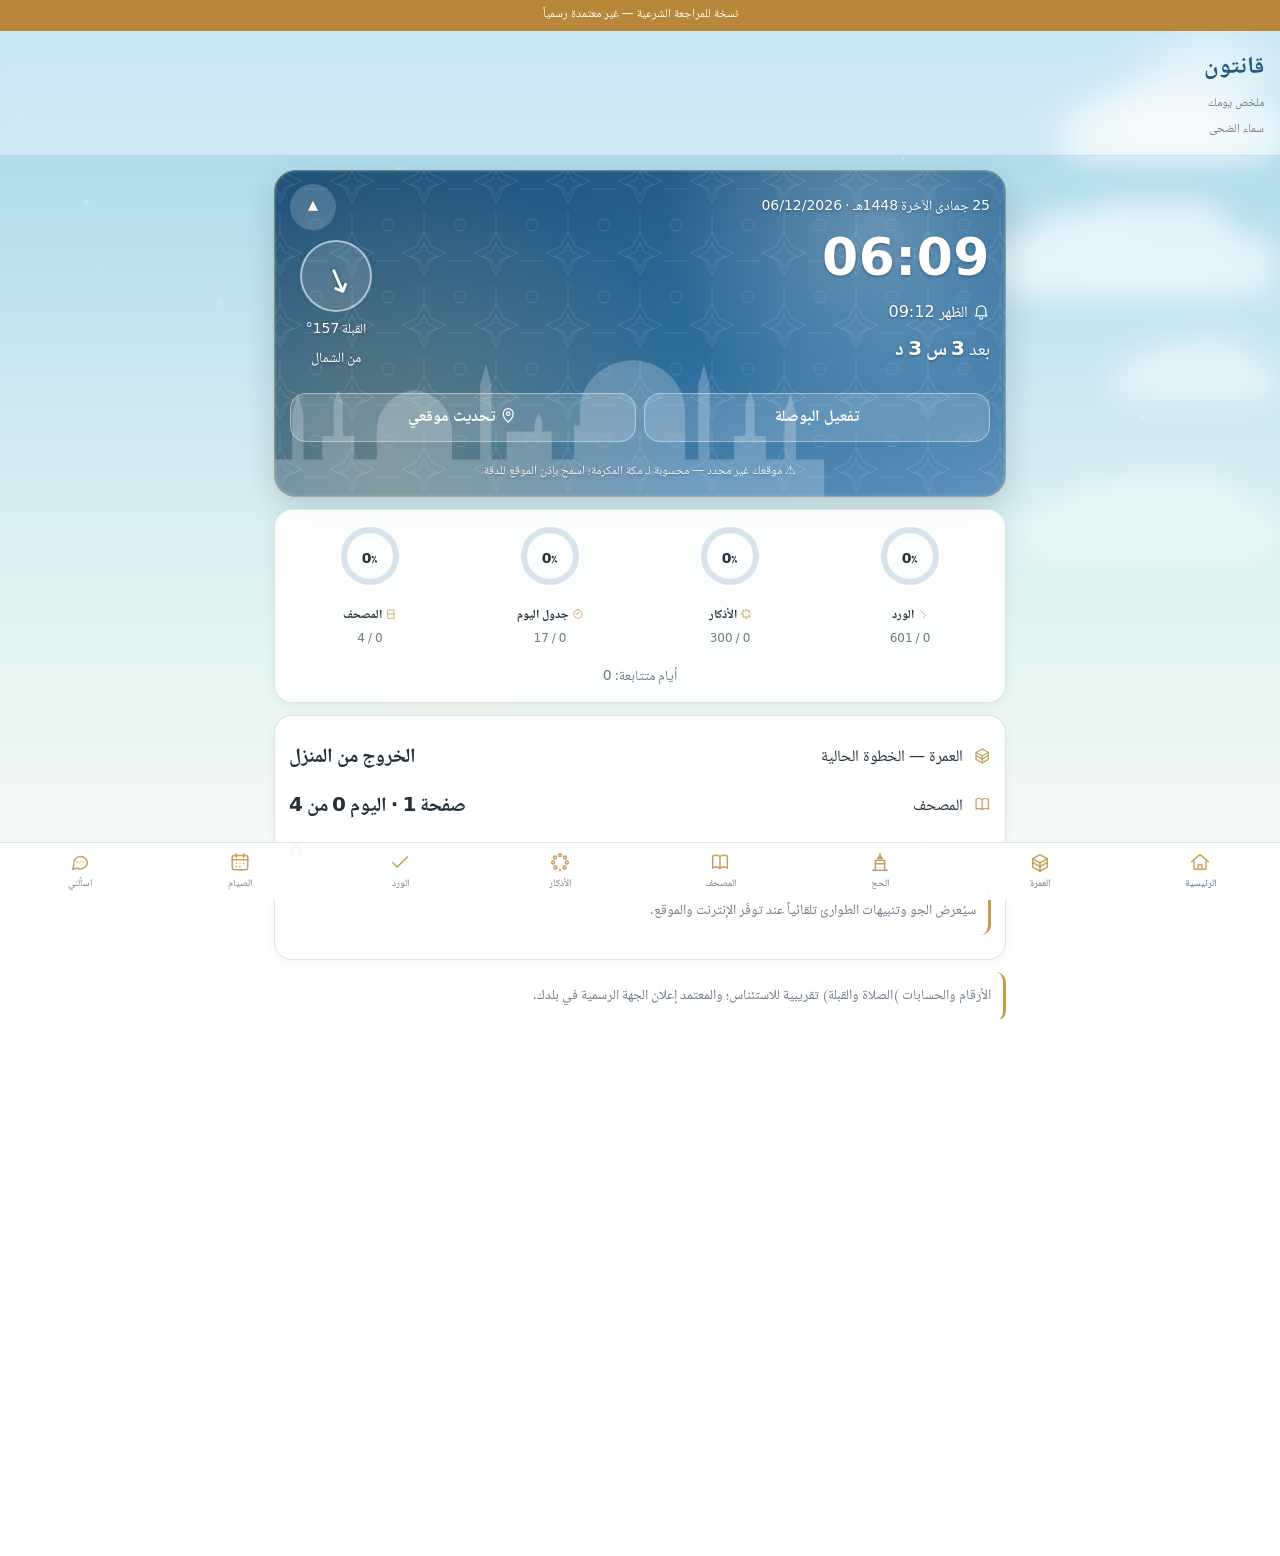
==== index.html @ d597059e "الأوقات ← الصيام: إزالة قائمة أوقات الصلاة، فتح التقويم والصيام مباشرة، إعدادات الصلاة مطوية Co-Auth" ====
<!doctype html>
<html lang="ar" dir="rtl">
<head>
<meta charset="utf-8">
<meta name="viewport" content="width=device-width,initial-scale=1,viewport-fit=cover">
<meta name="theme-color" content="#2f6f9e">
<meta name="apple-mobile-web-app-capable" content="yes">
<meta name="apple-mobile-web-app-status-bar-style" content="black-translucent">
<title>قانتون — العمرة والحج والأذكار والمصحف</title>
<link rel="manifest" href="manifest.json">
<link rel="icon" href="icon.svg">
<link rel="apple-touch-icon" href="icon-192.png">
<link rel="stylesheet" href="styles.css">
</head>
<body>
<div class="revbar">نسخة للمراجعة الشرعية — غير معتمدة رسمياً</div>
<div id="splash" aria-hidden="true">
  <div class="sp-frame">
    <div class="kaabaWrap">
      <div class="shadow"></div>
      <div class="kaaba">
        <div class="f fr"><i class="belt"></i><i class="studs"></i><i class="curtain"></i><i class="base"></i></div>
        <div class="f bk"><i class="belt"></i><i class="studs"></i><i class="curtain"></i><i class="base"></i></div>
        <div class="f lf"><i class="belt"></i><i class="studs"></i><i class="curtain"></i><i class="base"></i></div>
        <div class="f rt"><i class="belt"></i><i class="studs"></i><i class="curtain"></i><i class="base"></i></div>
        <div class="f tp"></div>
      </div>
    </div>
    <div class="sp-name">قانتون</div>
    <div class="sp-rule"></div>
    <div class="sp-ayah">﴿كُلٌّ لَّهُ قَانِتُونَ﴾</div>
    <div class="sp-ref">البقرة ١١٦</div>
    <div class="sp-mean">القانتون: الخاضعون الخاشعون لله المطيعون له، وقيل: المصلّون — تفسير ابن كثير والطبري</div>
  </div>
</div>
<div id="sky">
  <canvas id="stars"></canvas>
  <div id="sun"></div>
  <div id="moon"><canvas id="moonc" width="160" height="160"></canvas></div>
  <canvas id="rain"></canvas>
  <canvas id="life"></canvas>
  <div id="clouds">
    <div class="cloud c1"></div><div class="cloud c2"></div><div class="cloud c3"></div>
    <div class="cloud c4"></div><div class="cloud c5"></div>
  </div>
  <div id="horizon"></div>
</div>
<header>
  <h1 id="hTitle">قانتون</h1>
  <div class="sub" id="hSub">يعمل بدون إنترنت</div>
  <div id="skyName" class="skyname"></div>
  <div id="pstrip" class="pstrip"></div>
</header>

<main>
  <div id="summary"></div>
  <section id="v-home"></section>
  <section id="v-umrah" class="hidden"></section>
  <section id="v-hajj" class="hidden"></section>
  <section id="v-quran" class="hidden"></section>
  <section id="v-adhkar" class="hidden"></section>
  <section id="v-wird" class="hidden"></section>
  <section id="v-ask" class="hidden"></section>
  <section id="v-time" class="hidden"></section>
</main>

<nav id="nav">
  <button data-v="home" class="on"><i data-ico="home"></i>الرئيسية</button>
  <button data-v="umrah"><i data-ico="kaaba"></i>العمرة</button>
  <button data-v="hajj"><i data-ico="hajj"></i>الحج</button>
  <button data-v="quran"><i data-ico="quran"></i>المصحف</button>
  <button data-v="adhkar"><i data-ico="beads"></i>الأذكار</button>
  <button data-v="wird"><i data-ico="check"></i>الورد</button>
  <button data-v="time"><i data-ico="calendar"></i>الصيام</button>
  <button data-v="ask"><i data-ico="chat"></i>اسألني</button>
</nav>

<script src="icons.js"></script>
<script src="manasik.js"></script>
<script src="content.js"></script>
<script src="situations.js"></script>
<script src="spots.js"></script>
<script src="quran.js"></script>
<script src="nature.js"></script>
<script src="qurandua.js"></script>
<script src="duacheck.js"></script>
<script src="app.js"></script>
</body>
</html>
---- styles.css ----
@font-face{font-family:'Noto Naskh Arabic';font-style:normal;font-weight:400;font-display:swap;src:url('fonts/NotoNaskh-400.woff2') format('woff2')}
@font-face{font-family:'Noto Naskh Arabic';font-style:normal;font-weight:500;font-display:swap;src:url('fonts/NotoNaskh-500.woff2') format('woff2')}
@font-face{font-family:'Noto Naskh Arabic';font-style:normal;font-weight:700;font-display:swap;src:url('fonts/NotoNaskh-700.woff2') format('woff2')}
@font-face{font-family:'Amiri';font-style:normal;font-weight:400;font-display:swap;src:url('fonts/Amiri-400.woff2') format('woff2')}
@font-face{font-family:'Amiri';font-style:normal;font-weight:700;font-display:swap;src:url('fonts/Amiri-700.woff2') format('woff2')}
/* لوحة ألوان مبنية على علم نفس الألوان:
   أخضر مريح + أزرق مخضرّ (هدوء وخفض التوتر) + بيج دافئ (أمان) + ذهبي هادئ للتوكيد.
   تباين مريح للقراءة الطويلة، وبلا ألوان صارخة أو أسود قاسٍ. */
:root{
  --f1:12px;--f2:14px;--f3:16px;--f4:18px;--f5:20px;--f6:24px;--f7:34px;

  --bg:#f3f6fa;        /* خلفية سماوية فاتحة جداً */
  --bg2:#e8eef5;       /* طبقة ثانية */
  --card:#ffffff;      /* بطاقات نظيفة */
  --line:#d6dfe9;      /* حدود ناعمة */
  --brand:#2f6f9e;     /* أزرق الهوية */
  --brand2:#245a83;    /* درجة أعمق للنص المهم */
  --gold:#c2a05a;      /* ذهبي هادئ */
  --accent:#2f6f9e;    /* أزرق سماوي — لون الأزرار */
  --accentTxt:#fff;
  --head:#245a83;      /* لون العناوين */
  --gold2:#a8813c;     /* ذهبي للنص */
  --txt:#22303a;       /* نص داكن مزرقّ بدل الأسود */
  --dim:#6b7a88;       /* نص ثانوي */
  --ok:#5aa17f; --warn:#c79a4e;
  --shadow:0 2px 10px rgba(47,97,84,.07);
}
/* ===== سماء تتبدّل مع الوقت =====
   فجر → شروق → ضحى → ظهر → عصر → غروب → ليل بنجوم.
   تدرّجات لونية فقط، بلا صور ذوات أرواح ولا موسيقى. */
#sky{position:fixed;inset:0;z-index:-2;overflow:hidden;
  background:linear-gradient(180deg,var(--sky1),var(--sky2) 55%,var(--sky3));
  transition:background 2.5s ease}
#sky #stars{position:absolute;inset:0;width:100%;height:100%;opacity:var(--starOp,0);transition:opacity 2.5s ease}
#sky #sun{position:absolute;inset-inline-start:50%;top:var(--sunTop,70%);transform:translate(-50%,-50%);
  width:190px;height:190px;border-radius:50%;filter:blur(28px);opacity:var(--sunOp,.5);
  background:radial-gradient(circle,var(--sunC,#ffd9a0),transparent 70%);transition:all 2.5s ease}
/* هلال الليل */
#sky #moon{position:absolute;inset-inline-end:16%;top:var(--moonTop,14%);width:74px;height:74px;
  opacity:var(--moonOp,0);transition:opacity 2.5s ease,top 2.5s ease;animation:moonFloat 16s ease-in-out infinite}
#sky #moon canvas{width:100%;height:100%;display:block;filter:drop-shadow(0 0 18px rgba(255,246,220,.35))}
@keyframes moonFloat{0%,100%{transform:translateY(0)}50%{transform:translateY(-10px)}}

/* سُحُب تمشي ببطء */
#rain{position:absolute;inset:0;width:100%;height:100%;opacity:0;transition:opacity 1.5s ease;pointer-events:none}
#rain.on{opacity:.75}
#clouds{position:absolute;inset:0;opacity:var(--cloudOp,.7);transition:opacity 2.5s ease}
html[data-wx="rain"] .cloud,html[data-wx="storm"] .cloud{--cloudC:rgba(120,130,145,.75)}
html[data-wx="storm"] #sky{filter:saturate(.85) brightness(.92)}
.wxchip{display:inline-flex;gap:6px;align-items:center;font-size:var(--f1);color:var(--dim)}
.cloud{position:absolute;border-radius:100px;filter:blur(14px);
  background:var(--cloudC,rgba(255,255,255,.85));
  animation:drift linear infinite}
.cloud::before,.cloud::after{content:"";position:absolute;border-radius:100px;background:inherit}
.cloud::before{width:55%;height:150%;top:-55%;inset-inline-start:14%}
.cloud::after{width:38%;height:120%;top:-38%;inset-inline-end:16%}
.c1{width:220px;height:52px;top:12%;animation-duration:110s}
.c2{width:300px;height:64px;top:26%;animation-duration:160s;animation-delay:-40s;opacity:.75}
.c3{width:170px;height:42px;top:40%;animation-duration:135s;animation-delay:-80s;opacity:.6}
.c4{width:260px;height:58px;top:56%;animation-duration:185s;animation-delay:-20s;opacity:.5}
.c5{width:140px;height:36px;top:6%;animation-duration:96s;animation-delay:-60s;opacity:.55}
@keyframes drift{from{transform:translateX(115vw)}to{transform:translateX(-60vw)}}

#sky #horizon{position:absolute;inset-inline:0;bottom:0;height:34%;
  background:linear-gradient(180deg,transparent,var(--horizon,rgba(255,255,255,.25)));transition:background 2.5s ease}
.skyname{font-size:var(--f1);color:var(--dim);margin-top:2px}

/* افتراضي: ضحى */
:root{--sky1:#bfe0ef;--sky2:#dff0f0;--sky3:#f3f7ef;--sunC:#ffe6b0;--sunOp:.55;--sunTop:78%;--starOp:0;--horizon:rgba(255,255,255,.45)}

html[data-sky="fajr"]{
  --cloudC:rgba(180,170,200,.45);--cloudOp:.55;--moonOp:.45;--moonTop:12%;
  --sky1:#1b2a4a;--sky2:#41496f;--sky3:#8c7a94;--sunC:#f1c3a0;--sunOp:.35;--sunTop:96%;--starOp:.55;--horizon:rgba(240,196,160,.35);
  --bg:transparent;--bg2:rgba(255,255,255,.10);--card:rgba(24,32,54,.72);--line:rgba(255,255,255,.16);
  --accent:#8fc4e8;--accentTxt:#0d1b28;--head:#bfe0f5;--brand:#9cc9ea;--brand2:#cfe6f5;--gold:#d9b878;--gold2:#eccf96;--txt:#eef3f6;--dim:#b9c4d6;--shadow:0 6px 20px rgba(0,0,0,.25);
}
html[data-sky="shuruq"]{
  --cloudC:rgba(255,222,190,.8);--cloudOp:.85;--moonOp:0;
  --sky1:#6fa8d6;--sky2:#f3b98a;--sky3:#ffe2bd;--sunC:#ffd08a;--sunOp:.8;--sunTop:88%;--starOp:0;--horizon:rgba(255,214,160,.55);
  --bg:transparent;--bg2:rgba(255,255,255,.35);--card:rgba(255,253,249,.88);--line:rgba(160,120,80,.20);
  --brand:#2f6f9e;--brand2:#245a83;--txt:#2b2820;--dim:#7b6e5f;
}
html[data-sky="duha"]{
  --cloudC:rgba(255,255,255,.9);--cloudOp:.85;--moonOp:0;
  --sky1:#9fd3ea;--sky2:#d8eef1;--sky3:#f4f8ef;--sunC:#ffe9bb;--sunOp:.6;--sunTop:72%;--starOp:0;--horizon:rgba(255,255,255,.5);
  --bg:transparent;--bg2:rgba(255,255,255,.4);--card:rgba(255,255,255,.9);--line:rgba(47,111,158,.18);
  --brand:#2f6f9e;--brand2:#245a83;--txt:#22303a;--dim:#6b7a88;
}
html[data-sky="dhuhr"]{
  --cloudC:rgba(255,255,255,.95);--cloudOp:.7;--moonOp:0;
  --sky1:#8ecbe8;--sky2:#cfe9ef;--sky3:#f6f9f2;--sunC:#fff3cf;--sunOp:.5;--sunTop:8%;--starOp:0;--horizon:rgba(255,255,255,.55);
  --bg:transparent;--bg2:rgba(255,255,255,.42);--card:rgba(255,255,255,.92);--line:rgba(47,111,158,.18);
  --brand:#2f6f9e;--brand2:#245a83;--txt:#22303a;--dim:#6b7a88;
}
html[data-sky="asr"]{
  --cloudC:rgba(255,246,228,.85);--cloudOp:.8;--moonOp:0;
  --sky1:#9cc6dd;--sky2:#e2dcc6;--sky3:#f7ecd8;--sunC:#ffd9a0;--sunOp:.6;--sunTop:62%;--starOp:0;--horizon:rgba(255,232,196,.5);
  --bg:transparent;--bg2:rgba(255,255,255,.38);--card:rgba(255,254,250,.9);--line:rgba(140,115,75,.18);
  --brand:#2f6f9e;--brand2:#245a83;--txt:#2a2a22;--dim:#7a7365;
}
html[data-sky="maghrib"]{
  --cloudC:rgba(255,180,140,.6);--cloudOp:.8;--moonOp:.3;--moonTop:10%;
  --sky1:#3c3b6e;--sky2:#c9705f;--sky3:#f2a97e;--sunC:#ff9e63;--sunOp:.85;--sunTop:90%;--starOp:.25;--horizon:rgba(255,150,90,.45);
  --bg:transparent;--bg2:rgba(255,255,255,.14);--card:rgba(38,28,44,.72);--line:rgba(255,255,255,.16);
  --accent:#8fc4e8;--accentTxt:#0d1b28;--head:#cfe4f5;--brand:#f0c9a0;--brand2:#ffe0c0;--gold:#e5b878;--gold2:#f6d7a4;--txt:#fbf1e8;--dim:#dcc0b4;--shadow:0 6px 20px rgba(0,0,0,.3);
}
html[data-sky="isha"]{
  --cloudC:rgba(120,140,175,.28);--cloudOp:.45;--moonOp:.95;--moonTop:13%;
  --sky1:#070d1c;--sky2:#101d33;--sky3:#1b2e3f;--sunC:#cfe0ff;--sunOp:.28;--sunTop:22%;--starOp:1;--horizon:rgba(120,160,200,.18);
  --bg:transparent;--bg2:rgba(255,255,255,.08);--card:rgba(15,26,42,.74);--line:rgba(255,255,255,.14);
  --accent:#8fc4e8;--accentTxt:#0d1b28;--head:#c6e0f4;--brand:#8fc4e8;--brand2:#c6e0f4;--gold:#d6b87c;--gold2:#ecd29a;--txt:#e9f1f7;--dim:#a8b9c9;--shadow:0 6px 22px rgba(0,0,0,.4);
}
html[data-sky] .qpage{background:rgba(251,247,236,.96)}
html[data-sky] header{background:var(--bg2);backdrop-filter:blur(14px)}
html[data-sky] nav{background:var(--card);backdrop-filter:blur(16px)}
html[data-sky] .card,html[data-sky] details{backdrop-filter:blur(10px)}
@media (prefers-reduced-motion: reduce){#sky,#sky *{transition:none;animation:none!important}}
html[data-motion="off"] #sky *{animation:none!important}
*{box-sizing:border-box;-webkit-tap-highlight-color:transparent}
html,body{margin:0;padding:0}
body{
  background:var(--bg); color:var(--txt);
  font-family:"Noto Naskh Arabic","Amiri","Segoe UI",system-ui,serif;
  font-size:var(--f3);
  direction:rtl; text-align:right; line-height:2.05;
  -webkit-font-smoothing:antialiased;
  padding-bottom:84px; overscroll-behavior-y:contain;
}
header{
  position:sticky; top:0; z-index:20; background:var(--bg2);
  border-bottom:1px solid var(--line); padding:12px 16px; backdrop-filter:blur(8px);
}
header h1{margin:0;font-size:var(--f6);color:var(--head,#245a83);font-weight:700;font-family:"Noto Naskh Arabic","Amiri",serif}
header .sub{font-size:var(--f1);color:var(--dim)}
main{padding:14px 14px 20px;max-width:760px;margin:0 auto}
.hidden{display:none!important}

.card{background:var(--card);border:1px solid var(--line);border-radius:18px;padding:14px;margin:12px 0;box-shadow:var(--shadow)}
.card h3{margin:0 0 8px;color:var(--head,#245a83);font-size:var(--f5);font-family:"Noto Naskh Arabic","Amiri",serif;font-weight:500}
.card p{margin:6px 0}
.dua{font-size:var(--f5);line-height:2.3;color:var(--txt);font-family:"Noto Naskh Arabic","Amiri",serif}
.ayah,blockquote{font-family:"Noto Naskh Arabic","Amiri",serif}
.src{font-size:var(--f1);color:var(--dim);margin-top:8px;border-top:1px dashed var(--line);padding-top:6px}
.tag{display:inline-block;font-size:var(--f1);padding:2px 8px;border-radius:20px;border:1px solid var(--line);color:var(--dim);margin-inline-start:6px}
.tag.q{color:#2f7d63;border-color:#9ccdb8;background:#eaf6f0}
.tag.h{color:var(--gold2);border-color:#e0cda1;background:#faf4e6}
.tag.m{color:#5b6aa8;border-color:#c2cae8;background:#eef1fa}
.tag.s{color:#2f6154;border-color:#9ccdb8;background:#eaf6f0}
.tag.d{color:#8a6d22;border-color:#e0cda1;background:#faf4e6}

button{font-family:inherit}
.btn{
  display:block;width:100%;padding:16px;border-radius:16px;border:0;
  background:var(--accent); color:var(--accentTxt,#fff);
  font-size:var(--f4);font-weight:700;cursor:pointer;margin:10px 0;box-shadow:var(--shadow);
}
.btn:active{filter:brightness(.95)}
.btn.sec{background:var(--card);color:var(--txt);border:1px solid var(--line);font-size:var(--f4);font-weight:600;box-shadow:none}
.btn.sm{padding:10px;font-size:var(--f3)}
.row{display:flex;gap:8px}
.row>*{flex:1}

.chips{display:flex;gap:8px;overflow-x:auto;padding:4px 0 10px;scrollbar-width:none}
.chips::-webkit-scrollbar{display:none}
.chip{white-space:nowrap;padding:8px 14px;border-radius:20px;border:1px solid var(--line);background:var(--card);color:var(--dim);font-size:var(--f2);cursor:pointer}
.chip.on{background:var(--accent);color:var(--accentTxt,#fff);border-color:var(--accent);font-weight:700}

.big{font-size:var(--f7);text-align:center;color:var(--txt);font-weight:700;line-height:1.2}
.mid{text-align:center;color:var(--dim);font-size:var(--f2)}
.dots{display:flex;gap:8px;justify-content:center;margin:12px 0}
.dot{width:26px;height:26px;border-radius:50%;border:2px solid var(--line);display:grid;place-items:center;font-size:var(--f1);color:var(--dim);background:var(--card)}
.dot.on{background:var(--accent);border-color:var(--accent);color:var(--accentTxt,#fff);font-weight:700}

.bar{height:10px;border-radius:8px;background:var(--bg2);border:1px solid var(--line);overflow:hidden}
.bar>i{display:block;height:100%;background:linear-gradient(90deg,var(--accent),#7fb8dd)}

.step{display:flex;gap:10px;align-items:flex-start;padding:10px 0;border-bottom:1px solid var(--line)}
.step:last-child{border-bottom:0}
.step .num{min-width:28px;height:28px;border-radius:50%;background:var(--bg2);border:1px solid var(--line);display:grid;place-items:center;font-size:var(--f2);color:var(--head,#245a83)}
.step.done .num{background:var(--ok);color:#fff;border-color:var(--ok)}

.count{display:flex;align-items:center;gap:10px;justify-content:space-between;margin-top:8px}
.count b{font-size:var(--f5);color:var(--txt)}
.cbtn{width:46px;height:46px;border-radius:50%;border:1px solid var(--line);background:var(--bg2);color:var(--head,#245a83);font-size:var(--f5);cursor:pointer}

nav{
  position:fixed;bottom:0;inset-inline:0;z-index:30;background:var(--card);
  border-top:1px solid var(--line);display:grid;grid-template-columns:repeat(8,1fr);
  backdrop-filter:blur(10px);padding-bottom:env(safe-area-inset-bottom)
}
nav button{background:none;border:0;color:var(--dim);padding:8px 0;font-size:9.5px;white-space:nowrap;cursor:pointer;display:grid;gap:2px;justify-items:center}
nav button .ico{width:22px;height:22px;display:block}
.ico{width:1.15em;height:1.15em;vertical-align:-.2em;display:inline-block;color:var(--gold)}
h2 .ico,h3 .ico,.count .ico{margin-inline-end:.35em}
nav button.on{color:var(--accent)}

.alert{position:fixed;inset-inline:12px;top:12px;z-index:50;background:var(--accent);color:var(--accentTxt,#fff);border-radius:16px;padding:14px;font-weight:700;box-shadow:0 8px 30px rgba(47,97,84,.25)}

input,select,textarea{
  width:100%;padding:12px;border-radius:12px;border:1px solid var(--line);
  background:var(--card);color:var(--txt);font-family:inherit;font-size:var(--f3)
}
label{font-size:var(--f2);color:var(--dim)}

details{border:1px solid var(--line);border-radius:14px;margin:8px 0;background:var(--card);box-shadow:var(--shadow)}
details>summary{padding:12px;cursor:pointer;color:var(--txt);font-weight:600;list-style:none}
details>summary::-webkit-details-marker{display:none}
details>div{padding:0 12px 12px}

.ayah{font-size:var(--f6);line-height:2.5;text-align:justify;text-align-last:center}
.ayah .n{display:inline-grid;place-items:center;width:26px;height:26px;border-radius:50%;border:1px solid var(--gold2);color:var(--gold2);font-size:var(--f1);margin:0 4px;vertical-align:middle;line-height:1}
.qpage{background:#fbf7ec;color:#2a2312;border-radius:16px;padding:16px;border:1px solid #ecdfc4;font-family:"Noto Naskh Arabic","Amiri",serif;font-size:var(--f6);line-height:2.5}
.qpage .n{border-color:#a8813c;color:#a8813c}
.qhead{display:flex;justify-content:space-between;align-items:center;gap:8px;font-size:var(--f2);color:var(--dim);margin:4px 0}
.note{background:var(--bg2);border-inline-start:3px solid var(--warn);padding:10px 12px;border-radius:10px;font-size:var(--f2);color:var(--dim);margin:10px 0}
.grid{display:grid;grid-template-columns:repeat(auto-fill,minmax(150px,1fr));gap:8px}
.grid button{padding:10px;border-radius:12px;border:1px solid var(--line);background:var(--card);color:var(--txt);text-align:right;cursor:pointer;font-size:var(--f2)}

/* شريط الوقت في الرأس */
.pstrip{margin-top:6px;font-size:var(--f1);color:var(--txt);opacity:.85;background:var(--bg2);border:1px solid var(--line);
  border-radius:20px;padding:4px 12px;display:inline-block}
#life{position:absolute;inset:0;width:100%;height:100%;pointer-events:none}
#v-time .chips{flex-wrap:nowrap}
#v-time .card .chips{flex-wrap:wrap}

/* ===== زخارف الهوية (SVG مضمّن — يعمل دون إنترنت) ===== */
:root{
  --pat-star:url("data:image/svg+xml;utf8,<svg xmlns='http://www.w3.org/2000/svg' width='72' height='72' viewBox='0 0 72 72'><g fill='none' stroke='white' stroke-width='1'><path d='M36 6l7 15 15 7-15 7-7 15-7-15-15-7 15-7z'/><path d='M36 18l4 9 9 4-9 4-4 9-4-9-9-4 9-4z'/><path d='M0 36h12M60 36h12M36 0v12M36 60v12'/><circle cx='0' cy='0' r='6'/><circle cx='72' cy='0' r='6'/><circle cx='0' cy='72' r='6'/><circle cx='72' cy='72' r='6'/></g></svg>");
  --skyline:url("data:image/svg+xml;utf8,<svg xmlns='http://www.w3.org/2000/svg' viewBox='0 0 800 160' preserveAspectRatio='xMidYMax slice'><path fill='black' d='M0 160V120h30V70l6-20 6 20v50h20V95h12V60l5-14 5 14v35h12v25h24V90c0-30 26-44 40-44s40 14 40 44v30h30V40l6-22 6 22v80h16V90h30V80l4-10 4 10v10h10v30h30V70c0-40 34-56 56-56s56 16 56 56v50h14V40l6-22 6 22v80h26V95h12V60l5-14 5 14v35h12v25h20V70l6-20 6 20v50h30v40z'/><rect fill='black' x='330' y='84' width='44' height='36'/><path fill='none' stroke='black' stroke-width='3' d='M330 98h44'/></svg>");
}

/* ===== بطاقة الملخص ===== */
.sum{padding:12px}
.sumtop{display:flex;align-items:center;justify-content:space-between;gap:8px}
.hero{position:relative;border-radius:22px;overflow:hidden;margin-bottom:12px;color:#fff;box-shadow:0 10px 30px rgba(20,40,60,.18)}
.hero-bg{position:absolute;inset:0;background:
  radial-gradient(circle at 82% 18%,rgba(255,255,255,.28),transparent 32%),
  radial-gradient(circle at 15% 90%,rgba(194,160,90,.35),transparent 45%),
  linear-gradient(160deg,var(--h1),var(--h2) 60%,var(--h3))}
:root{--h1:#0f3550;--h2:#2f6f9e;--h3:#8a6a30}
html[data-sky="fajr"]{--h1:#1b2a4a;--h2:#41496f;--h3:#7a6a8a}
html[data-sky="shuruq"]{--h1:#2f5f86;--h2:#6fa8d6;--h3:#d99a6c}
html[data-sky="duha"],html[data-sky="dhuhr"]{--h1:#1c4f78;--h2:#2f6f9e;--h3:#5f93bd}
html[data-sky="asr"]{--h1:#2a5f86;--h2:#5b93b8;--h3:#b08a4a}
html[data-sky="maghrib"]{--h1:#3c3b6e;--h2:#8f4f5c;--h3:#c9705f}
html[data-sky="isha"]{--h1:#070d1c;--h2:#101d33;--h3:#1f3b52}
.hero-bg::after{content:"";position:absolute;inset:0;opacity:.13;background:var(--pat-star) center/72px 72px repeat}
.hero-bg::before{content:"";position:absolute;left:0;right:0;bottom:0;height:46%;opacity:.22;
  background:var(--skyline) center bottom/100% 100% no-repeat;filter:invert(1)}
.hero::after{content:"";position:absolute;inset:0;border-radius:22px;pointer-events:none;
  box-shadow:inset 0 0 0 1px rgba(214,180,110,.45),inset 0 0 0 3px rgba(255,255,255,.06)}
.hero-in{position:relative;padding:14px 16px 12px;text-shadow:0 1px 3px rgba(0,0,0,.35)}
.hero .mid,.hero .cbtn{color:#fff}
.hero .cbtn{background:rgba(255,255,255,.18);border-color:transparent}
.hero-row{display:flex;align-items:center;justify-content:space-between;gap:12px;margin-top:6px}
.hero-time .clock{font-size:52px;font-weight:700;line-height:1;letter-spacing:.5px;font-variant-numeric:tabular-nums}
.hero-time .nextp{margin-top:8px;font-size:var(--f3)}
.hero-time .left{font-size:var(--f4)}
.hero-time .left b{font-size:var(--f5)}
.hero .ico{color:#fff}
.hero-qibla{text-align:center;min-width:92px}
.hero-qibla .qibla{width:72px;height:72px;border:2px solid rgba(255,255,255,.55);background:rgba(255,255,255,.14)}
.hero-qibla .qibla i{color:#fff;font-size:34px}
.hero-btns{margin-top:10px}
.hero-btns .btn{background:rgba(255,255,255,.16);color:#fff;border:1px solid rgba(255,255,255,.4)}
.hero-note{margin-top:8px;font-size:var(--f1);opacity:.9}
.qibla{width:56px;height:56px;margin:4px auto;border-radius:50%;border:2px solid var(--line);display:grid;place-items:center;position:relative}
.qibla i{font-style:normal;font-size:26px;line-height:1;color:var(--accent);transition:transform .3s ease}
.rings{display:grid;grid-template-columns:repeat(4,1fr);gap:6px;padding:14px 8px 10px;text-align:center}
.ring{position:relative}
.ring svg{width:64px;height:64px;transform:rotate(-90deg)}
.ring .rbg{fill:none;stroke:var(--line);stroke-width:6}
.ring .rfg{fill:none;stroke:var(--brand);stroke-width:6;stroke-linecap:round;transition:stroke-dashoffset .6s ease}
.ring.done .rfg{stroke:var(--gold)}
.ring .rpct{position:absolute;top:22px;inset-inline:0;font-size:var(--f2);font-weight:700;font-variant-numeric:tabular-nums}
.ring .rlbl{font-size:var(--f1);margin-top:2px;font-weight:700}
.ring .rlbl .ico{width:1em;height:1em}
.ring .rsub{font-size:var(--f1);color:var(--dim)}
.ringfoot{grid-column:1/-1;margin-top:4px}
@media (max-width:360px){.rings{grid-template-columns:repeat(2,1fr)}.hero-time .clock{font-size:42px}}
@media (prefers-reduced-motion:reduce){.qibla i,.ring .rfg{transition:none}}

/* ===== مشهد المسجد على الأفق ===== */
#sky #mosque{position:absolute;inset-inline:0;margin:auto;bottom:52px;
  width:min(780px,112%);max-width:none;opacity:var(--mosqueOp,.9);
  filter:var(--mosqueF,none);pointer-events:none;user-select:none;
  transition:filter 2.5s ease,opacity 2.5s ease}
html[data-sky="fajr"]{--mosqueF:brightness(.5) saturate(.7) hue-rotate(200deg);--mosqueOp:.8}
html[data-sky="shuruq"]{--mosqueF:brightness(1.02) sepia(.18);--mosqueOp:.95}
html[data-sky="duha"],html[data-sky="dhuhr"]{--mosqueF:none;--mosqueOp:1}
html[data-sky="asr"]{--mosqueF:sepia(.15) brightness(1);--mosqueOp:.97}
html[data-sky="maghrib"]{--mosqueF:brightness(.78) sepia(.35) hue-rotate(-12deg);--mosqueOp:.9}
html[data-sky="isha"]{--mosqueF:brightness(.42) saturate(.65) hue-rotate(195deg);--mosqueOp:.78}

/* ===== الشاشة الرئيسية: بطاقات الأقسام ===== */
.tiles{display:grid;gap:10px}
.tile{display:flex;align-items:center;gap:12px;width:100%;text-align:start;
  background:var(--card);border:1px solid var(--line);border-radius:18px;padding:12px;
  box-shadow:var(--shadow);cursor:pointer;color:var(--txt);font-family:inherit}
.tile:active{transform:scale(.99)}
.tile .ticon{font-size:26px;width:46px;height:46px;flex:0 0 46px;border-radius:14px;
  display:grid;place-items:center;background:var(--bg2)}
.tile .ttxt{display:grid;gap:2px;flex:1;min-width:0}
.tile .ttxt b{font-size:var(--f3)}
.tile .ttxt .mid{font-size:var(--f1);color:var(--dim);overflow:hidden;text-overflow:ellipsis;white-space:nowrap}
.tile .tstate{font-size:var(--f2);color:var(--head,#245a83);font-weight:600}
.tile .tgo{font-size:var(--f5);color:var(--dim)}
nav button{font-size:10px}

/* مكتبة الأدعية — لوحة الاختيار */
.sheet{position:fixed;inset:0;background:rgba(10,20,30,.45);display:flex;align-items:flex-end;justify-content:center;z-index:60}
.sheetIn{background:var(--card);width:100%;max-width:640px;max-height:88vh;border-radius:20px 20px 0 0;padding:14px;display:flex;flex-direction:column;gap:10px;box-shadow:var(--shadow)}
.sheetTop{display:flex;align-items:center;justify-content:space-between;gap:8px}
.sheetTop b{color:var(--head,#245a83);font-size:var(--f3)}
.sheetIn input#pkSearch{width:100%;padding:10px 12px;border-radius:12px;border:1px solid var(--line);background:var(--bg2);color:var(--txt);font-family:inherit;font-size:var(--f2)}
.sheetList{overflow:auto;-webkit-overflow-scrolling:touch;flex:1;display:flex;flex-direction:column;gap:6px}
.pkG{position:sticky;top:0;background:var(--bg2);color:var(--head,#245a83);font-size:var(--f2);font-weight:700;padding:6px 10px;border-radius:10px}
.pkI{display:flex;gap:10px;align-items:flex-start;padding:8px;border:1px solid var(--line);border-radius:12px;cursor:pointer}
.pkI input{width:20px;height:20px;flex:0 0 20px;margin-top:2px;accent-color:var(--accent)}
.pkI .dua{display:block;font-size:var(--f3);line-height:1.9}
.pkI .src{display:block;font-size:var(--f1);color:var(--dim)}
@media (max-width:480px){.sheetIn{max-height:92vh}}
.art{background:var(--bg2);border:1px solid var(--line);border-radius:14px;padding:10px;margin:8px 0}
.art svg{display:block;max-width:420px;margin:0 auto}

/* فاحص الدعاء الشخصي */
.dc-ok{border:1px solid #2f9e6f}
.dc-warn{border:1px solid #c9922f}
.dc-block{border:1px solid #c0392b}
.sheetIn textarea{width:100%;padding:10px 12px;border-radius:12px;border:1px solid var(--line);background:var(--bg2);color:var(--txt);font-family:inherit;font-size:var(--f3);line-height:1.9}

/* شاشة الافتتاح */
#splash{position:fixed;inset:0;z-index:99;display:flex;flex-direction:column;align-items:center;justify-content:center;gap:14px;
  background:radial-gradient(120% 90% at 50% 18%,#1d4e74 0%,#0e3552 55%,#071f31 100%);
  color:#f3e7c9;text-align:center;padding:24px;transition:opacity .7s ease,visibility .7s ease}
#splash::before{content:"";position:absolute;inset:0;
  background:
    radial-gradient(1.6px 1.6px at 20% 22%,rgba(255,255,255,.55),transparent),
    radial-gradient(1.4px 1.4px at 72% 16%,rgba(255,255,255,.45),transparent),
    radial-gradient(1.8px 1.8px at 38% 70%,rgba(255,255,255,.35),transparent),
    radial-gradient(1.4px 1.4px at 84% 62%,rgba(255,255,255,.4),transparent),
    radial-gradient(1.2px 1.2px at 12% 58%,rgba(255,255,255,.3),transparent);
  animation:spTwinkle 4s ease-in-out infinite alternate}
#splash::after{content:"";position:absolute;left:0;right:0;bottom:0;height:22vh;opacity:.5;pointer-events:none;
  background:var(--skyline) center bottom/100% 100% no-repeat;filter:brightness(0) saturate(0) opacity(.75)}
#splash .sp-frame{position:relative;padding:34px 34px 30px;border-radius:180px 180px 24px 24px;
  border:1px solid rgba(214,180,110,.6);z-index:1;
  box-shadow:0 0 0 1px rgba(214,180,110,.18) inset,0 20px 60px rgba(0,0,0,.35);
  background-color:rgba(255,255,255,.045);
  animation:spRise 1s ease both}
#splash .sp-frame::before{content:"";position:absolute;inset:6px;border-radius:174px 174px 20px 20px;border:1px solid rgba(214,180,110,.28);pointer-events:none}
#splash .sp-frame > *{position:relative}
#splash .sp-frame::after{content:"";position:absolute;inset:0;border-radius:inherit;opacity:.08;background:var(--pat-star) center/72px 72px;pointer-events:none}
#splash img{filter:drop-shadow(0 8px 22px rgba(0,0,0,.45));animation:spRise .9s ease both}
#splash .sp-name{font-family:"Noto Naskh Arabic","Amiri",serif;font-size:var(--f7);font-weight:700;
  color:#f6edd6;margin-top:10px;animation:spRise .9s .1s ease both}
#splash .sp-rule{width:120px;height:1px;margin:12px auto;background:linear-gradient(90deg,transparent,#d6b46e,transparent)}
#splash .sp-ayah{font-family:"Noto Naskh Arabic","Amiri",serif;font-size:var(--f6);line-height:2.1;color:#fff;
  text-shadow:0 2px 18px rgba(214,180,110,.35);animation:spRise 1s .3s ease both}
#splash .sp-ref{font-family:"Noto Naskh Arabic","Amiri",serif;font-size:var(--f2);color:#d6b46e;
  margin-top:8px;animation:spRise 1s .45s ease both}
#splash .sp-mean{font-family:"Noto Naskh Arabic","Amiri",serif;font-size:var(--f2);color:rgba(240,230,205,.85);
  margin-top:14px;max-width:320px;line-height:1.7;animation:spRise 1s .6s ease both}
#splash.gone{opacity:0;visibility:hidden}
@keyframes spRise{from{opacity:0;transform:translateY(14px)}to{opacity:1;transform:none}}
@keyframes spTwinkle{from{opacity:.45}to{opacity:1}}
@media (prefers-reduced-motion:reduce){#splash *,#splash::before{animation:none!important}#splash{transition:none}}

/* الكعبة ثلاثية الأبعاد — تدور كأنك تطوف حولها */
.kaabaWrap{position:relative;perspective:760px;width:220px;height:210px;display:grid;place-items:center;margin:0 auto}
.kaaba{position:relative;width:132px;height:152px;transform-style:preserve-3d;
  transform:rotateX(-14deg) rotateY(-28deg);animation:tawaf 26s linear infinite}
.kaaba .f{position:absolute;left:0;top:0;width:132px;height:152px;overflow:hidden;
  background:linear-gradient(180deg,#2a2a2a 0%,#141414 55%,#0b0b0b 100%);
  box-shadow:inset 0 0 26px rgba(0,0,0,.65)}
/* خطوط الكسوة الرأسية */
.kaaba .f::before{content:"";position:absolute;inset:0;
  background:repeating-linear-gradient(90deg,rgba(255,255,255,.055) 0 1px,transparent 1px 22px)}
/* الحزام الذهبي بكتابته */
.kaaba .belt{position:absolute;inset-inline:0;top:31%;height:15px;
  border-top:1px solid rgba(255,240,200,.6);border-bottom:1px solid rgba(120,90,35,.8);
  background:linear-gradient(180deg,#f0d693 0%,#c9a65b 55%,#9d7833 100%);
  box-shadow:0 1px 3px rgba(0,0,0,.5)}
.kaaba .belt::after{content:"";position:absolute;inset:3px 4px;
  background:repeating-linear-gradient(90deg,rgba(80,55,15,.75) 0 2px,transparent 2px 5px,rgba(80,55,15,.5) 5px 6px,transparent 6px 10px);
  opacity:.75;border-radius:2px}
/* مربعات ذهبية تحت الحزام */
.kaaba .studs{position:absolute;inset-inline:8px;top:calc(31% + 24px);height:7px;
  background:repeating-linear-gradient(90deg,#c9a65b 0 12px,transparent 12px 28px);
  opacity:.7;border-radius:1px}
/* ستارة بيضاء */
.kaaba .curtain{position:absolute;inset-inline:0;bottom:22px;height:28px;
  background:linear-gradient(180deg,#fdfdfb,#dfe2e0);
  -webkit-mask:url("data:image/svg+xml;utf8,<svg xmlns='http://www.w3.org/2000/svg' viewBox='0 0 132 34' preserveAspectRatio='none'><path d='M0 0h132v18c-8 0-8 13-16.5 13S99 18 91 18s-8 13-16.5 13S58 18 50 18s-8 13-16.5 13S17 18 8 18H0z' fill='%23fff'/></svg>") no-repeat center/100% 100%;
  mask:url("data:image/svg+xml;utf8,<svg xmlns='http://www.w3.org/2000/svg' viewBox='0 0 132 34' preserveAspectRatio='none'><path d='M0 0h132v18c-8 0-8 13-16.5 13S99 18 91 18s-8 13-16.5 13S58 18 50 18s-8 13-16.5 13S17 18 8 18H0z' fill='%23fff'/></svg>") no-repeat center/100% 100%}
/* قاعدة الشاذروان */
.kaaba .base{position:absolute;inset-inline:0;bottom:0;height:22px;
  background:linear-gradient(180deg,#6d4b35,#4a3223);
  background-image:repeating-linear-gradient(0deg,rgba(0,0,0,.35) 0 1px,transparent 1px 7px),
    repeating-linear-gradient(90deg,rgba(0,0,0,.3) 0 1px,transparent 1px 16px),
    linear-gradient(180deg,#77523a,#4a3223)}
.kaaba .fr{transform:translateZ(66px)}
.kaaba .bk{transform:rotateY(180deg) translateZ(66px)}
.kaaba .lf{transform:rotateY(-90deg) translateZ(66px)}
.kaaba .rt{transform:rotateY(90deg) translateZ(66px)}
.kaaba .tp{height:132px;transform:translateY(-66px) rotateX(90deg);
  background:linear-gradient(135deg,#1e1e1e,#0c0c0c);box-shadow:inset 0 0 24px rgba(0,0,0,.7)}
.kaaba .tp::before{background:none}
.kaabaWrap .shadow{position:absolute;bottom:6px;left:50%;transform:translateX(-50%);width:190px;height:26px;border-radius:50%;
  background:radial-gradient(closest-side,rgba(0,0,0,.45),transparent)}
@keyframes tawaf{from{transform:rotateX(-14deg) rotateY(0deg)}to{transform:rotateX(-14deg) rotateY(360deg)}}
@media (prefers-reduced-motion:reduce){.kaaba{animation:none}}
html[data-motion="off"] .kaaba{animation:none}

.revbar{position:sticky;top:0;z-index:50;text-align:center;font-size:var(--f1);padding:3px 8px;background:#b9873a;color:#fff}
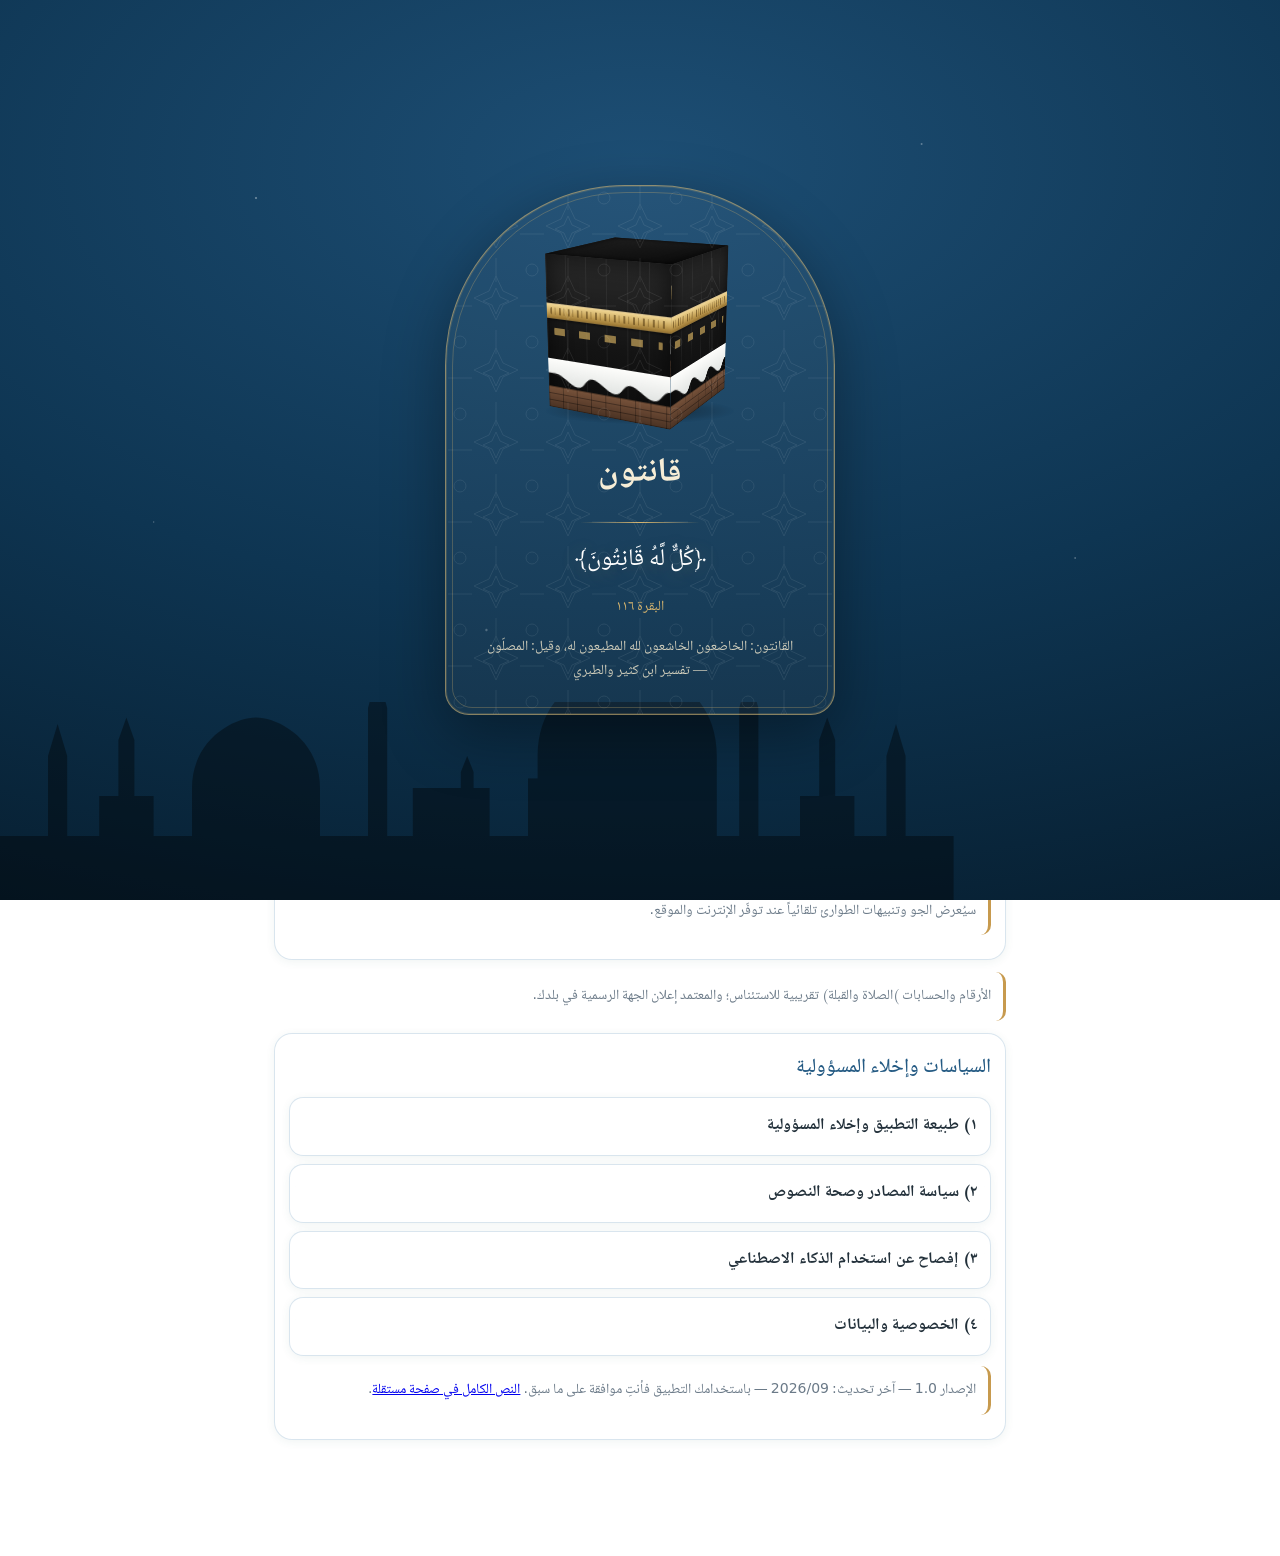
==== commit 362a60ae: "الأدعية النبوية: قاعدة مخرَّجة بدرجاتها (ومنها ما شاركه حساب الشوابكة) + تنبيه «قبل أن تدعو» Co-Auth" ====
--- a/index.html
+++ b/index.html
@@ -79,6 +79,7 @@
 <script src="manasik.js"></script>
 <script src="content.js"></script>
 <script src="situations.js"></script>
+<script src="hisn.js"></script>
 <script src="spots.js"></script>
 <script src="quran.js"></script>
 <script src="nature.js"></script>
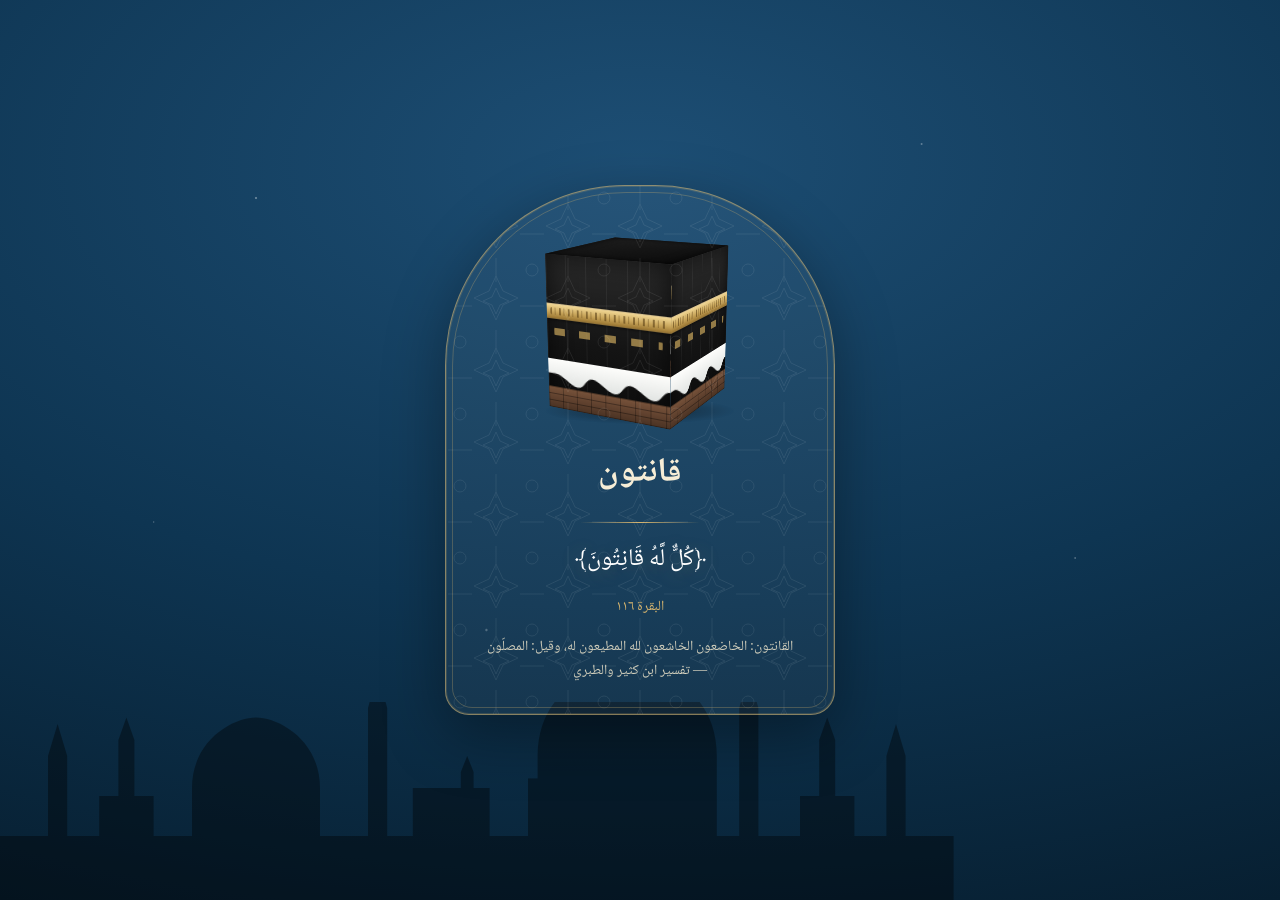
==== commit 672c001f: "تصحيح مخطط الكعبة، جدول رمضان، الإعدادات، أذكار islambook، نقل البحث إلى التدبر Co-Authored-By: Devi" ====
--- a/index.html
+++ b/index.html
@@ -13,7 +13,6 @@
 <link rel="stylesheet" href="styles.css">
 </head>
 <body>
-<div class="revbar">نسخة للمراجعة الشرعية — غير معتمدة رسمياً</div>
 <div id="splash" aria-hidden="true">
   <div class="sp-frame">
     <div class="kaabaWrap">
@@ -59,9 +58,9 @@
   <section id="v-hajj" class="hidden"></section>
   <section id="v-quran" class="hidden"></section>
   <section id="v-adhkar" class="hidden"></section>
-  <section id="v-wird" class="hidden"></section>
-  <section id="v-ask" class="hidden"></section>
+  <section id="v-tadabbur" class="hidden"></section>
   <section id="v-time" class="hidden"></section>
+  <section id="v-settings" class="hidden"></section>
 </main>
 
 <nav id="nav">
@@ -70,18 +69,20 @@
   <button data-v="hajj"><i data-ico="hajj"></i>الحج</button>
   <button data-v="quran"><i data-ico="quran"></i>المصحف</button>
   <button data-v="adhkar"><i data-ico="beads"></i>الأذكار</button>
-  <button data-v="wird"><i data-ico="check"></i>الورد</button>
-  <button data-v="time"><i data-ico="calendar"></i>الصيام</button>
-  <button data-v="ask"><i data-ico="chat"></i>اسألني</button>
+  <button data-v="tadabbur"><i data-ico="book"></i>التدبّر</button>
+  <button data-v="time"><i data-ico="moon"></i>رمضان</button>
+  <button data-v="settings"><i data-ico="info"></i>الإعدادات</button>
 </nav>
 
 <script src="icons.js"></script>
+<script src="quran.js"></script>
 <script src="manasik.js"></script>
 <script src="content.js"></script>
 <script src="situations.js"></script>
 <script src="hisn.js"></script>
+<script src="islambook.js"></script>
+<script src="names.js"></script>
 <script src="spots.js"></script>
-<script src="quran.js"></script>
 <script src="nature.js"></script>
 <script src="qurandua.js"></script>
 <script src="duacheck.js"></script>
--- a/styles.css
+++ b/styles.css
@@ -145,6 +145,8 @@
 .tag.q{color:#2f7d63;border-color:#9ccdb8;background:#eaf6f0}
 .tag.h{color:var(--gold2);border-color:#e0cda1;background:#faf4e6}
 .tag.m{color:#5b6aa8;border-color:#c2cae8;background:#eef1fa}
+.tag.u{color:#245a83;border-color:#b9cfe2;background:#eaf2f9}
+.tag.s{color:#2f7d63;border-color:#9ccdb8;background:#eaf6f0}
 .tag.s{color:#2f6154;border-color:#9ccdb8;background:#eaf6f0}
 .tag.d{color:#8a6d22;border-color:#e0cda1;background:#faf4e6}
 
@@ -413,3 +415,11 @@
 html[data-motion="off"] .kaaba{animation:none}
 
 .revbar{position:sticky;top:0;z-index:50;text-align:center;font-size:var(--f1);padding:3px 8px;background:#b9873a;color:#fff}
+.ribbon{vertical-align:middle;fill:none;stroke:var(--gold);stroke-width:1.6}
+.ribbon.on{fill:var(--gold);stroke:var(--gold)}
+.qpage{position:relative}
+.qribbon{position:absolute;top:-6px;left:14px;filter:drop-shadow(0 1px 1px rgba(0,0,0,.25))}
+.qribbon .ribbon{width:26px;height:36px}
+.src.fadl{color:var(--brand2)}
+.occ{position:fixed;inset:0;z-index:60;background:rgba(0,0,0,.45);display:flex;align-items:center;justify-content:center;padding:16px}
+.occ .card{max-width:520px;width:100%;max-height:85vh;overflow:auto;border:2px solid var(--gold)}
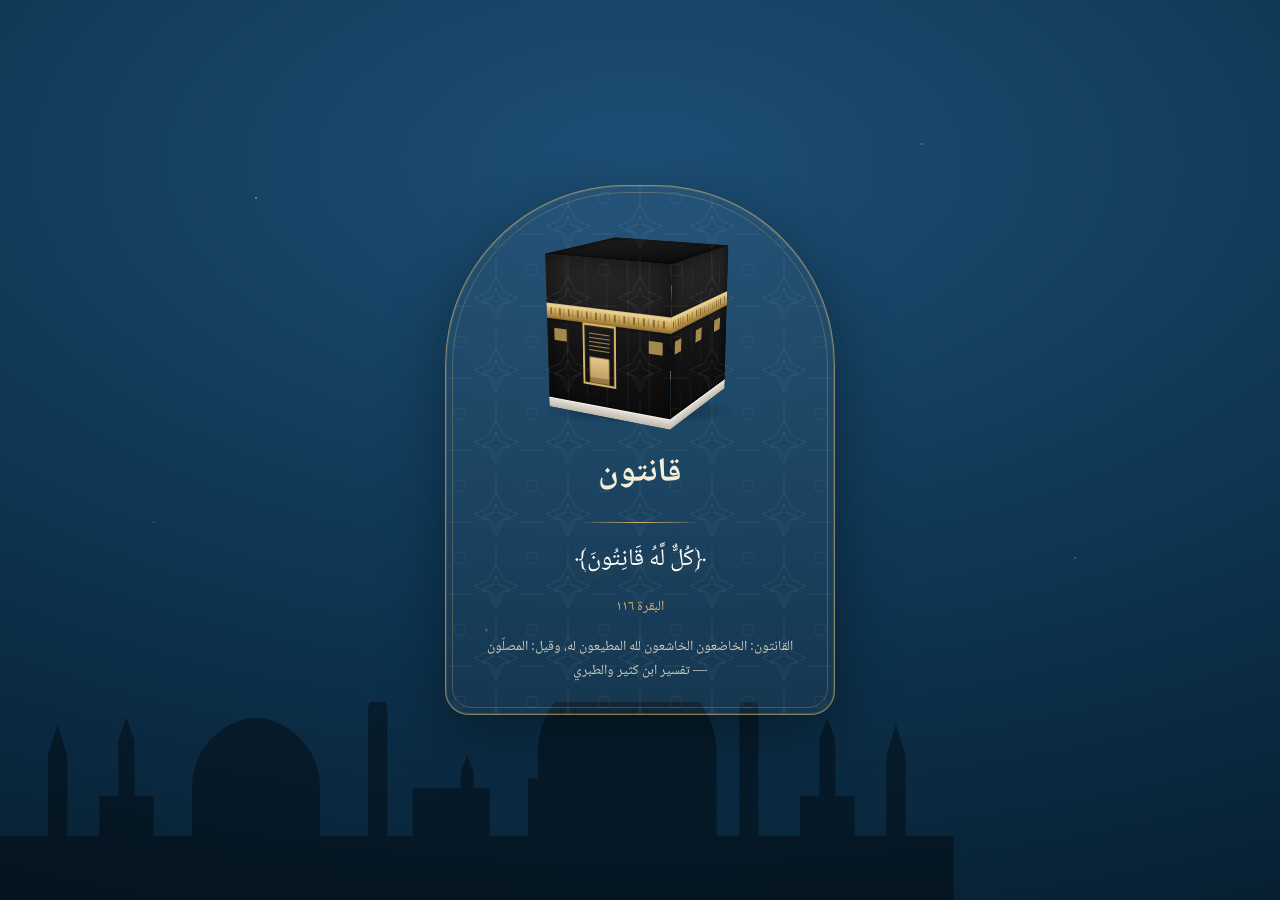
==== commit 54d02f9d: "جدولي: أوقات الدعاء النبوية بتنبيهات وأدعية مختارة؛ التدبّر ٤ تبويبات ودمج مكتبة الأدعية في اسألني؛ " ====
--- a/index.html
+++ b/index.html
@@ -86,6 +86,8 @@
 <script src="nature.js"></script>
 <script src="qurandua.js"></script>
 <script src="duacheck.js"></script>
+<script src="jadwal.js"></script>
 <script src="app.js"></script>
+<script data-goatcounter="https://qanitoon.goatcounter.com/count" async src="//gc.zgo.at/count.js"></script>
 </body>
 </html>
--- a/styles.css
+++ b/styles.css
@@ -1,8 +1,8 @@
-@font-face{font-family:'Noto Naskh Arabic';font-style:normal;font-weight:400;font-display:swap;src:url('fonts/NotoNaskh-400.woff2') format('woff2')}
-@font-face{font-family:'Noto Naskh Arabic';font-style:normal;font-weight:500;font-display:swap;src:url('fonts/NotoNaskh-500.woff2') format('woff2')}
-@font-face{font-family:'Noto Naskh Arabic';font-style:normal;font-weight:700;font-display:swap;src:url('fonts/NotoNaskh-700.woff2') format('woff2')}
-@font-face{font-family:'Amiri';font-style:normal;font-weight:400;font-display:swap;src:url('fonts/Amiri-400.woff2') format('woff2')}
-@font-face{font-family:'Amiri';font-style:normal;font-weight:700;font-display:swap;src:url('fonts/Amiri-700.woff2') format('woff2')}
+@font-face{font-family:'Noto Naskh Arabic';font-style:normal;font-weight:400;font-display:swap;unicode-range:U+0600-06FF,U+0750-077F,U+08A0-08FF,U+FB50-FDFF,U+FE70-FEFF,U+200C-200F,U+2010-2015,U+0020;src:url('fonts/NotoNaskh-400.woff2') format('woff2')}
+@font-face{font-family:'Noto Naskh Arabic';font-style:normal;font-weight:500;font-display:swap;unicode-range:U+0600-06FF,U+0750-077F,U+08A0-08FF,U+FB50-FDFF,U+FE70-FEFF,U+200C-200F,U+2010-2015,U+0020;src:url('fonts/NotoNaskh-500.woff2') format('woff2')}
+@font-face{font-family:'Noto Naskh Arabic';font-style:normal;font-weight:700;font-display:swap;unicode-range:U+0600-06FF,U+0750-077F,U+08A0-08FF,U+FB50-FDFF,U+FE70-FEFF,U+200C-200F,U+2010-2015,U+0020;src:url('fonts/NotoNaskh-700.woff2') format('woff2')}
+@font-face{font-family:'Amiri';font-style:normal;font-weight:400;font-display:swap;unicode-range:U+0600-06FF,U+0750-077F,U+08A0-08FF,U+FB50-FDFF,U+FE70-FEFF,U+200C-200F,U+2010-2015,U+0020;src:url('fonts/Amiri-400.woff2') format('woff2')}
+@font-face{font-family:'Amiri';font-style:normal;font-weight:700;font-display:swap;unicode-range:U+0600-06FF,U+0750-077F,U+08A0-08FF,U+FB50-FDFF,U+FE70-FEFF,U+200C-200F,U+2010-2015,U+0020;src:url('fonts/Amiri-700.woff2') format('woff2')}
 /* لوحة ألوان مبنية على علم نفس الألوان:
    أخضر مريح + أزرق مخضرّ (هدوء وخفض التوتر) + بيج دافئ (أمان) + ذهبي هادئ للتوكيد.
    تباين مريح للقراءة الطويلة، وبلا ألوان صارخة أو أسود قاسٍ. */
@@ -159,8 +159,11 @@
 .btn:active{filter:brightness(.95)}
 .btn.sec{background:var(--card);color:var(--txt);border:1px solid var(--line);font-size:var(--f4);font-weight:600;box-shadow:none}
 .btn.sm{padding:10px;font-size:var(--f3)}
-.row{display:flex;gap:8px}
+.row{display:flex;gap:8px;align-items:center}
 .row>*{flex:1}
+.stepbar{display:flex;gap:8px;align-items:center;margin:8px 0}
+.stepbar .btn{flex:1;margin:0}
+.stepbar .mid{flex:0 0 auto;min-width:64px;text-align:center}
 
 .chips{display:flex;gap:8px;overflow-x:auto;padding:4px 0 10px;scrollbar-width:none}
 .chips::-webkit-scrollbar{display:none}
@@ -387,20 +390,25 @@
   background:repeating-linear-gradient(90deg,rgba(80,55,15,.75) 0 2px,transparent 2px 5px,rgba(80,55,15,.5) 5px 6px,transparent 6px 10px);
   opacity:.75;border-radius:2px}
 /* مربعات ذهبية تحت الحزام */
-.kaaba .studs{position:absolute;inset-inline:8px;top:calc(31% + 24px);height:7px;
-  background:repeating-linear-gradient(90deg,#c9a65b 0 12px,transparent 12px 28px);
-  opacity:.7;border-radius:1px}
-/* ستارة بيضاء */
-.kaaba .curtain{position:absolute;inset-inline:0;bottom:22px;height:28px;
-  background:linear-gradient(180deg,#fdfdfb,#dfe2e0);
-  -webkit-mask:url("data:image/svg+xml;utf8,<svg xmlns='http://www.w3.org/2000/svg' viewBox='0 0 132 34' preserveAspectRatio='none'><path d='M0 0h132v18c-8 0-8 13-16.5 13S99 18 91 18s-8 13-16.5 13S58 18 50 18s-8 13-16.5 13S17 18 8 18H0z' fill='%23fff'/></svg>") no-repeat center/100% 100%;
-  mask:url("data:image/svg+xml;utf8,<svg xmlns='http://www.w3.org/2000/svg' viewBox='0 0 132 34' preserveAspectRatio='none'><path d='M0 0h132v18c-8 0-8 13-16.5 13S99 18 91 18s-8 13-16.5 13S58 18 50 18s-8 13-16.5 13S17 18 8 18H0z' fill='%23fff'/></svg>") no-repeat center/100% 100%}
-/* قاعدة الشاذروان */
-.kaaba .base{position:absolute;inset-inline:0;bottom:0;height:22px;
-  background:linear-gradient(180deg,#6d4b35,#4a3223);
-  background-image:repeating-linear-gradient(0deg,rgba(0,0,0,.35) 0 1px,transparent 1px 7px),
-    repeating-linear-gradient(90deg,rgba(0,0,0,.3) 0 1px,transparent 1px 16px),
-    linear-gradient(180deg,#77523a,#4a3223)}
+.kaaba .studs{position:absolute;inset-inline:8px;top:calc(31% + 24px);height:12px;
+  background:repeating-linear-gradient(90deg,#c9a65b 0 14px,transparent 14px 46px);
+  opacity:.8;border-radius:1px}
+.kaaba .fr .studs{background:linear-gradient(90deg,#c9a65b 0 14px,transparent 14px calc(100% - 14px),#c9a65b calc(100% - 14px) 100%)}
+/* ستارة الباب (البرقع) على الوجه الشرقي فقط */
+.kaaba .curtain{display:none}
+.kaaba .fr .curtain{display:block;position:absolute;left:30%;top:calc(31% + 15px);width:36px;bottom:30px;
+  background:linear-gradient(180deg,#1a1a1a,#0e0e0e);
+  border:2px solid #d4b26a;
+  box-shadow:inset 0 0 0 1px rgba(80,55,15,.6)}
+.kaaba .fr .curtain::before{content:"";position:absolute;inset:6px 5px auto 5px;height:18px;
+  background:repeating-linear-gradient(0deg,rgba(212,178,106,.9) 0 1px,transparent 1px 4px);opacity:.8}
+.kaaba .fr .curtain::after{content:"";position:absolute;left:5px;right:5px;bottom:0;top:30px;
+  background:linear-gradient(180deg,#e6c98a,#b8935a);border-radius:2px 2px 0 0;
+  box-shadow:inset 0 0 0 1px rgba(90,60,20,.5), inset 0 -6px 0 rgba(90,60,20,.35)}
+/* الشاذروان: رخام فاتح */
+.kaaba .base{position:absolute;inset-inline:0;bottom:0;height:10px;
+  background:linear-gradient(180deg,#e9e5dc,#bdb7ab);
+  box-shadow:inset 0 1px 0 rgba(255,255,255,.7), 0 -1px 2px rgba(0,0,0,.4)}
 .kaaba .fr{transform:translateZ(66px)}
 .kaaba .bk{transform:rotateY(180deg) translateZ(66px)}
 .kaaba .lf{transform:rotateY(-90deg) translateZ(66px)}
@@ -423,3 +431,4 @@
 .src.fadl{color:var(--brand2)}
 .occ{position:fixed;inset:0;z-index:60;background:rgba(0,0,0,.45);display:flex;align-items:center;justify-content:center;padding:16px}
 .occ .card{max-width:520px;width:100%;max-height:85vh;overflow:auto;border:2px solid var(--gold)}
+.card.dim{opacity:.82}
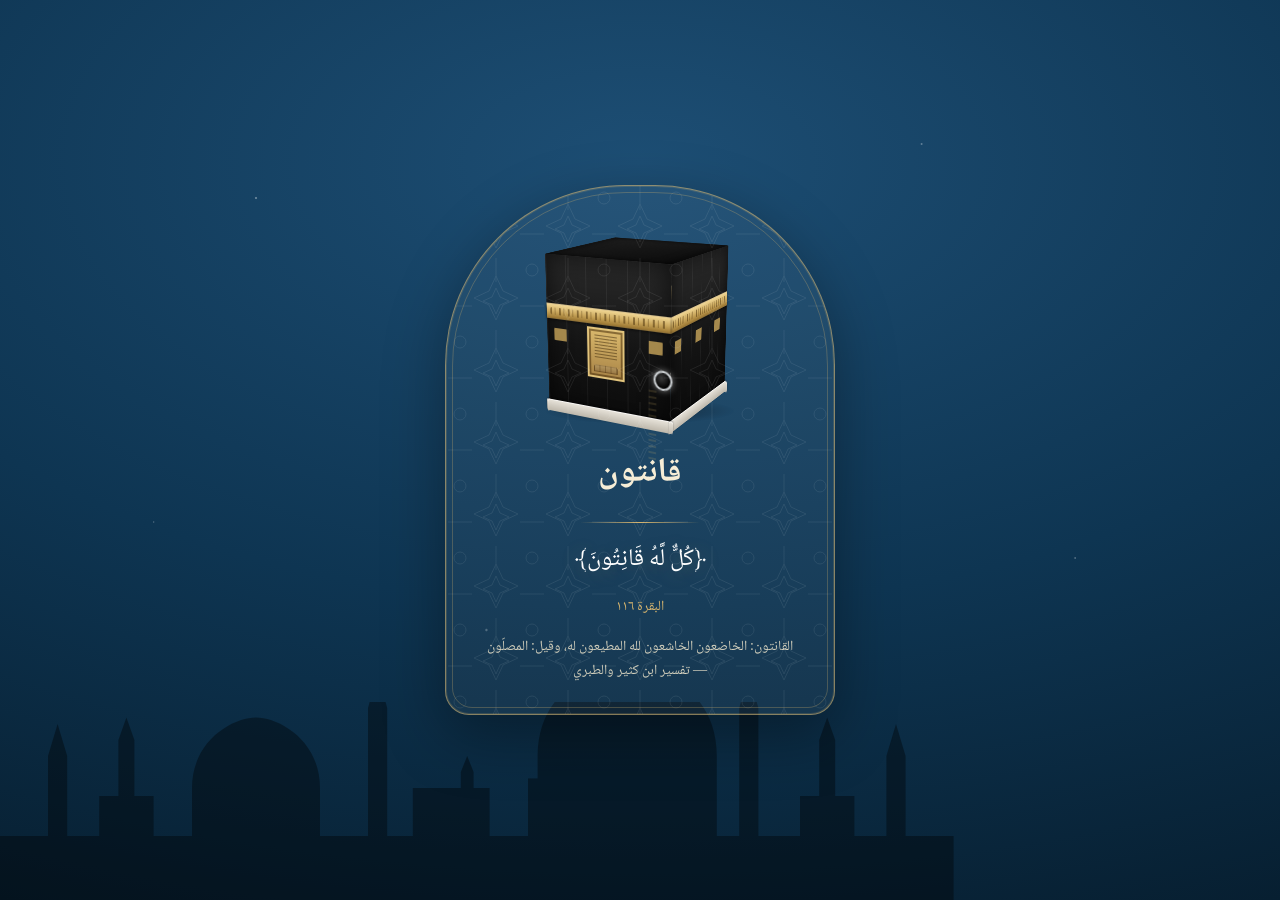
==== commit 71bdcc67: "جدولي: أوقات اليوم فقط (الجمعة/الإفطار/العشر/عرفة في يومها، السفر والمطر عند التفعيل) + زر كل الأوقا" ====
--- a/index.html
+++ b/index.html
@@ -45,6 +45,7 @@
   <div id="horizon"></div>
 </div>
 <header>
+  <button id="avatar" class="avatar" aria-label="ملفي والإعدادات">؟</button>
   <h1 id="hTitle">قانتون</h1>
   <div class="sub" id="hSub">يعمل بدون إنترنت</div>
   <div id="skyName" class="skyname"></div>
@@ -71,8 +72,8 @@
   <button data-v="adhkar"><i data-ico="beads"></i>الأذكار</button>
   <button data-v="tadabbur"><i data-ico="book"></i>التدبّر</button>
   <button data-v="time"><i data-ico="moon"></i>رمضان</button>
-  <button data-v="settings"><i data-ico="info"></i>الإعدادات</button>
 </nav>
+<button id="helpBtn" class="helpBtn" aria-label="مساعدة">؟</button>
 
 <script src="icons.js"></script>
 <script src="quran.js"></script>
--- a/styles.css
+++ b/styles.css
@@ -432,3 +432,31 @@
 .occ{position:fixed;inset:0;z-index:60;background:rgba(0,0,0,.45);display:flex;align-items:center;justify-content:center;padding:16px}
 .occ .card{max-width:520px;width:100%;max-height:85vh;overflow:auto;border:2px solid var(--gold)}
 .card.dim{opacity:.82}
+/* أجزاء الكعبة في شاشة التحميل: الحجر الأسود، الملتزم، الميزاب، الشاذروان البارز */
+.kaaba .f{overflow:visible}
+.kaaba .fr::after{content:"";position:absolute;right:-2px;bottom:36px;width:15px;height:15px;border-radius:50%;
+  background:radial-gradient(circle at 40% 35%,#3a3a3a,#000 70%);border:2px solid #cfd3d6;box-shadow:0 0 6px rgba(255,255,255,.45);z-index:2}
+.kaaba .fr .curtain{left:34%;width:40px;top:calc(31% + 18px);bottom:38px;border-color:#e2c47c;
+  background:linear-gradient(180deg,#d9b86c,#a98446);box-shadow:inset 0 0 0 2px rgba(70,45,10,.55)}
+.kaaba .fr .curtain::before{inset:5px 6px auto 6px;height:22px;background:repeating-linear-gradient(0deg,rgba(60,40,10,.65) 0 1px,transparent 1px 3px)}
+.kaaba .fr .curtain::after{left:5px;right:5px;top:34px;bottom:4px;background:repeating-linear-gradient(90deg,rgba(60,40,10,.35) 0 1px,transparent 1px 6px),linear-gradient(180deg,#e6c98a,#b8935a)}
+.kaaba .fr .studs::after{content:"";position:absolute;right:6px;top:calc(31% + 40px);width:8px;height:70px;
+  background:repeating-linear-gradient(0deg,rgba(212,178,106,.22) 0 2px,transparent 2px 6px);opacity:.9}
+.kaaba .bk .belt::before{content:"";position:absolute;right:26%;top:-36%;width:30px;height:9px;border-radius:0 0 3px 3px;
+  background:linear-gradient(180deg,#f0d693,#9d7833);box-shadow:0 2px 3px rgba(0,0,0,.5)}
+.kaaba .base{height:12px;bottom:-4px;inset-inline:-3px;border-radius:2px}
+/* اتجاه ثابت لسطور الشرح كي لا تنعكس الأقواس والأرقام */
+.src,.note,.mid,li,p,summary,.fadl,.count span{direction:rtl;unicode-bidi:isolate}
+.tag,.src b,.note b,li b{unicode-bidi:isolate}
+.stepbar{direction:rtl}
+.stepbar .btn{flex:1;min-height:46px;line-height:1.4;display:flex;align-items:center;justify-content:center}
+
+/* الملف الشخصي أعلى الصفحة وزر المساعدة */
+.avatar{position:absolute;top:10px;inset-inline-start:12px;width:40px;height:40px;border-radius:50%;border:2px solid #d6b46e;
+  background:linear-gradient(135deg,#245a83,#173d5c);color:#fff;font-weight:700;font-size:var(--f4);font-family:inherit;cursor:pointer;display:grid;place-items:center;
+  box-shadow:0 2px 8px rgba(0,0,0,.25);z-index:5;padding:0;overflow:hidden}
+.avatar img{width:100%;height:100%;object-fit:cover}
+header{position:relative}
+.helpBtn{position:fixed;bottom:96px;inset-inline-end:14px;width:46px;height:46px;border-radius:50%;border:2px solid #d6b46e;
+  background:#245a83;color:#fff;font-size:var(--f5);font-weight:700;font-family:inherit;cursor:pointer;z-index:55;box-shadow:0 4px 14px rgba(0,0,0,.3)}
+.helpBtn:active{transform:scale(.95)}
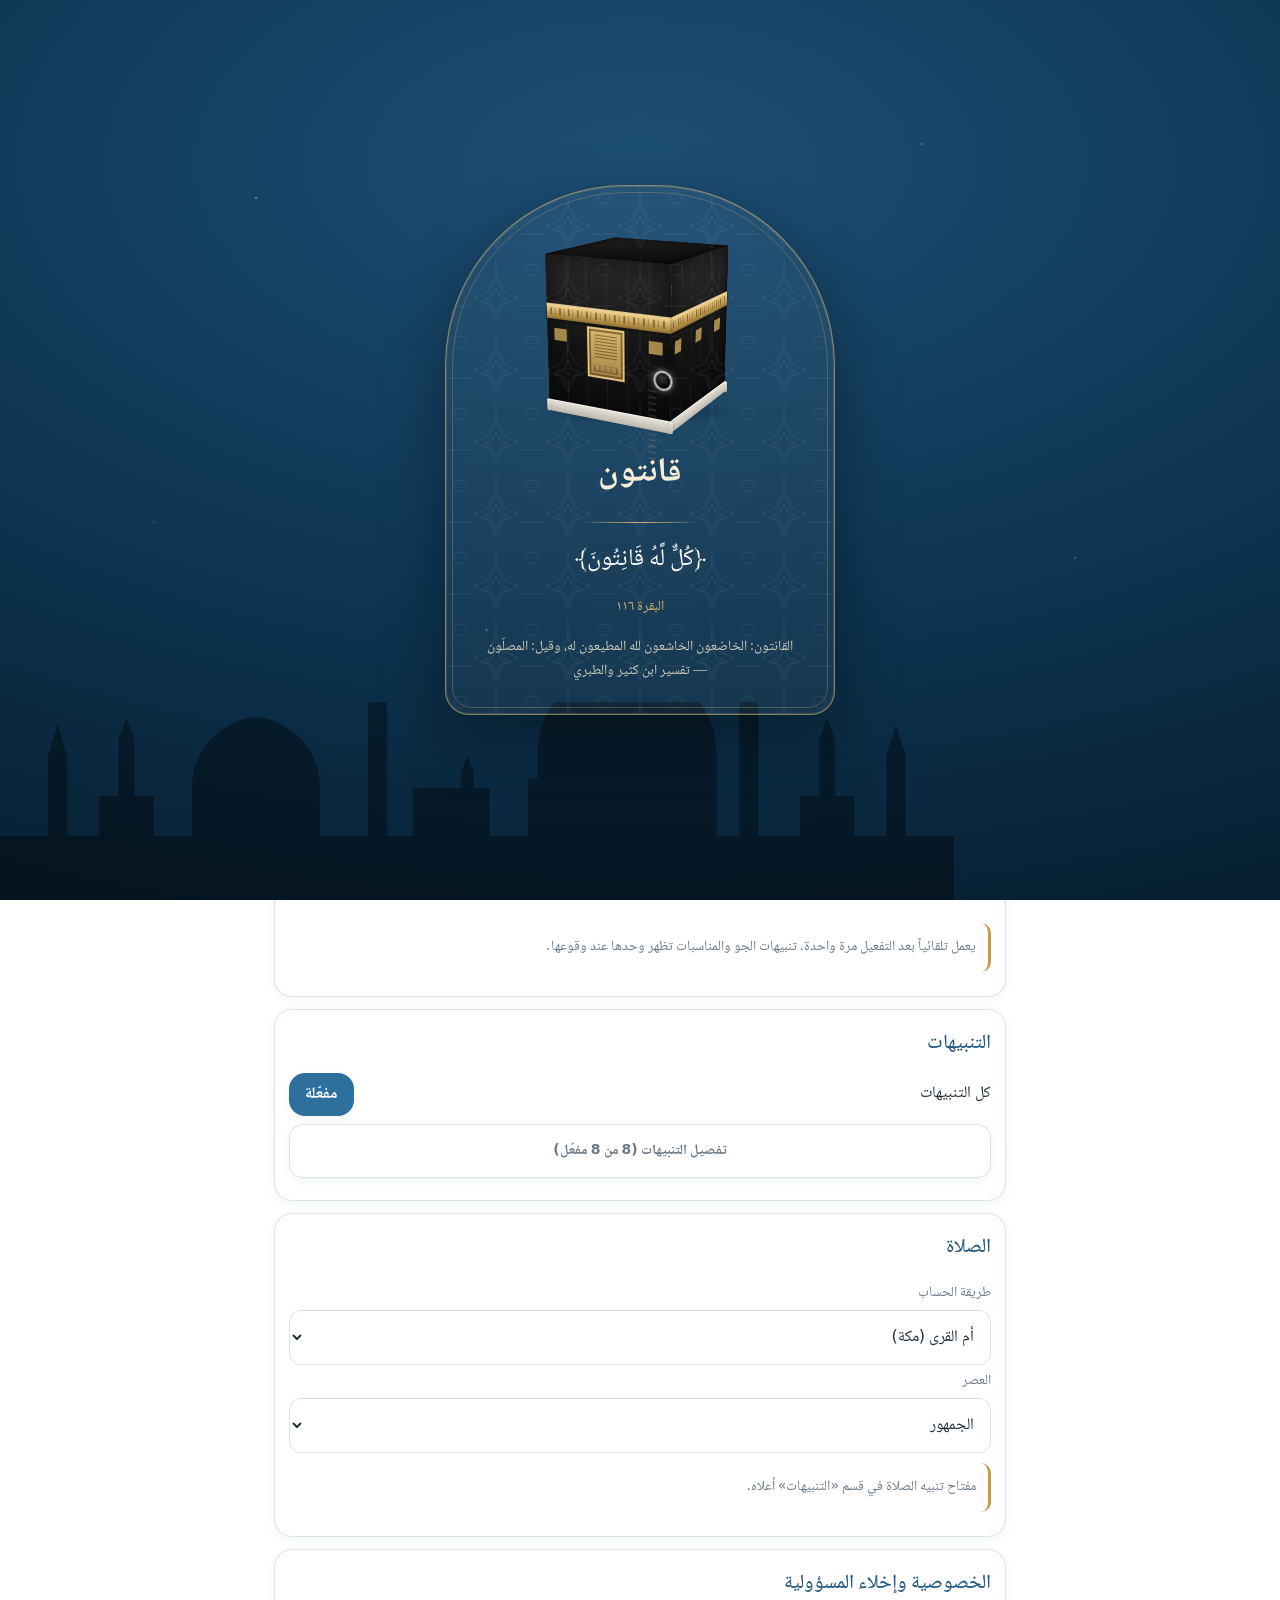
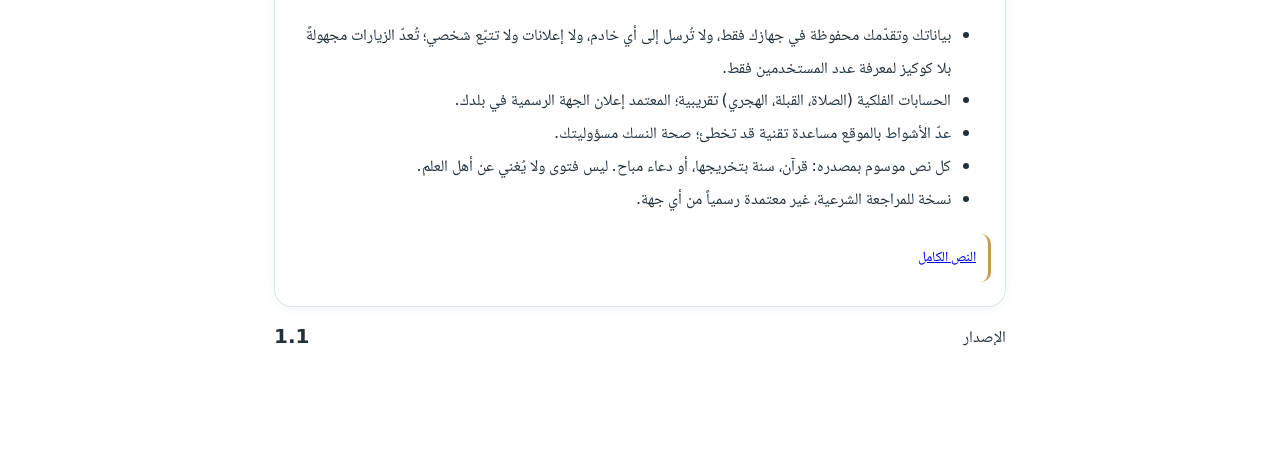
==== commit 46b9003a: "UX pass: full Quran/dhikr texts, unified counters, 5-item nav (rites/more), compact header, bottom w" ====
--- a/index.html
+++ b/index.html
@@ -66,12 +66,10 @@
 
 <nav id="nav">
   <button data-v="home" class="on"><i data-ico="home"></i>الرئيسية</button>
-  <button data-v="umrah"><i data-ico="kaaba"></i>العمرة</button>
-  <button data-v="hajj"><i data-ico="hajj"></i>الحج</button>
+  <button data-v="rites"><i data-ico="kaaba"></i>المناسك</button>
   <button data-v="quran"><i data-ico="quran"></i>المصحف</button>
   <button data-v="adhkar"><i data-ico="beads"></i>الأذكار</button>
-  <button data-v="tadabbur"><i data-ico="book"></i>التدبّر</button>
-  <button data-v="time"><i data-ico="moon"></i>رمضان</button>
+  <button data-v="more"><i data-ico="book"></i>المزيد</button>
 </nav>
 <button id="helpBtn" class="helpBtn" aria-label="مساعدة">؟</button>
 
--- a/styles.css
+++ b/styles.css
@@ -71,7 +71,7 @@
 html[data-sky="fajr"]{
   --cloudC:rgba(180,170,200,.45);--cloudOp:.55;--moonOp:.45;--moonTop:12%;
   --sky1:#1b2a4a;--sky2:#41496f;--sky3:#8c7a94;--sunC:#f1c3a0;--sunOp:.35;--sunTop:96%;--starOp:.55;--horizon:rgba(240,196,160,.35);
-  --bg:transparent;--bg2:rgba(255,255,255,.10);--card:rgba(24,32,54,.72);--line:rgba(255,255,255,.16);
+  --bg:transparent;--bg2:rgba(255,255,255,.10);--card:rgba(24,32,54,.72);--sheetBg:#141c30;--card2:#1e2a48;--line:rgba(255,255,255,.16);
   --accent:#8fc4e8;--accentTxt:#0d1b28;--head:#bfe0f5;--brand:#9cc9ea;--brand2:#cfe6f5;--gold:#d9b878;--gold2:#eccf96;--txt:#eef3f6;--dim:#b9c4d6;--shadow:0 6px 20px rgba(0,0,0,.25);
 }
 html[data-sky="shuruq"]{
@@ -101,13 +101,13 @@
 html[data-sky="maghrib"]{
   --cloudC:rgba(255,180,140,.6);--cloudOp:.8;--moonOp:.3;--moonTop:10%;
   --sky1:#3c3b6e;--sky2:#c9705f;--sky3:#f2a97e;--sunC:#ff9e63;--sunOp:.85;--sunTop:90%;--starOp:.25;--horizon:rgba(255,150,90,.45);
-  --bg:transparent;--bg2:rgba(255,255,255,.14);--card:rgba(38,28,44,.72);--line:rgba(255,255,255,.16);
+  --bg:transparent;--bg2:rgba(255,255,255,.14);--card:rgba(38,28,44,.72);--sheetBg:#1c1524;--card2:#2a2036;--line:rgba(255,255,255,.16);
   --accent:#8fc4e8;--accentTxt:#0d1b28;--head:#cfe4f5;--brand:#f0c9a0;--brand2:#ffe0c0;--gold:#e5b878;--gold2:#f6d7a4;--txt:#fbf1e8;--dim:#dcc0b4;--shadow:0 6px 20px rgba(0,0,0,.3);
 }
 html[data-sky="isha"]{
   --cloudC:rgba(120,140,175,.28);--cloudOp:.45;--moonOp:.95;--moonTop:13%;
   --sky1:#070d1c;--sky2:#101d33;--sky3:#1b2e3f;--sunC:#cfe0ff;--sunOp:.28;--sunTop:22%;--starOp:1;--horizon:rgba(120,160,200,.18);
-  --bg:transparent;--bg2:rgba(255,255,255,.08);--card:rgba(15,26,42,.74);--line:rgba(255,255,255,.14);
+  --bg:transparent;--bg2:rgba(255,255,255,.08);--card:rgba(15,26,42,.74);--sheetBg:#0f1a2a;--card2:#182740;--line:rgba(255,255,255,.14);
   --accent:#8fc4e8;--accentTxt:#0d1b28;--head:#c6e0f4;--brand:#8fc4e8;--brand2:#c6e0f4;--gold:#d6b87c;--gold2:#ecd29a;--txt:#e9f1f7;--dim:#a8b9c9;--shadow:0 6px 22px rgba(0,0,0,.4);
 }
 html[data-sky] .qpage{background:rgba(251,247,236,.96)}
@@ -161,6 +161,8 @@
 .btn.sm{padding:10px;font-size:var(--f3)}
 .row{display:flex;gap:8px;align-items:center}
 .row>*{flex:1}
+.row>input[type=checkbox]{flex:0 0 20px;width:20px;height:20px;accent-color:var(--accent);margin-top:2px}
+label.card.row{cursor:pointer}
 .stepbar{display:flex;gap:8px;align-items:center;margin:8px 0}
 .stepbar .btn{flex:1;margin:0}
 .stepbar .mid{flex:0 0 auto;min-width:64px;text-align:center}
@@ -186,20 +188,23 @@
 
 .count{display:flex;align-items:center;gap:10px;justify-content:space-between;margin-top:8px}
 .count b{font-size:var(--f5);color:var(--txt)}
-.cbtn{width:46px;height:46px;border-radius:50%;border:1px solid var(--line);background:var(--bg2);color:var(--head,#245a83);font-size:var(--f5);cursor:pointer}
+.cbtn{width:44px;height:44px;border-radius:50%;border:1px solid var(--line);background:var(--bg2);color:var(--head,#245a83);font-size:var(--f5);cursor:pointer;flex:0 0 auto}
+.cbtn.plus{background:var(--gold);color:#26200d;border-color:transparent}
+.count .cnum{min-width:64px;text-align:center;white-space:nowrap}
+.count .cnum small{font-size:var(--f2);color:var(--mid);font-weight:400}
 
 nav{
   position:fixed;bottom:0;inset-inline:0;z-index:30;background:var(--card);
-  border-top:1px solid var(--line);display:grid;grid-template-columns:repeat(8,1fr);
+  border-top:1px solid var(--line);display:grid;grid-template-columns:repeat(5,1fr);
   backdrop-filter:blur(10px);padding-bottom:env(safe-area-inset-bottom)
 }
-nav button{background:none;border:0;color:var(--dim);padding:8px 0;font-size:9.5px;white-space:nowrap;cursor:pointer;display:grid;gap:2px;justify-items:center}
+nav button{background:none;border:0;color:var(--dim);padding:8px 0;font-size:11px;white-space:nowrap;cursor:pointer;display:grid;gap:2px;justify-items:center}
 nav button .ico{width:22px;height:22px;display:block}
 .ico{width:1.15em;height:1.15em;vertical-align:-.2em;display:inline-block;color:var(--gold)}
 h2 .ico,h3 .ico,.count .ico{margin-inline-end:.35em}
 nav button.on{color:var(--accent)}
 
-.alert{position:fixed;inset-inline:12px;top:12px;z-index:50;background:var(--accent);color:var(--accentTxt,#fff);border-radius:16px;padding:14px;font-weight:700;box-shadow:0 8px 30px rgba(47,97,84,.25)}
+.alert{position:fixed;inset-inline-start:12px;inset-inline-end:72px;bottom:calc(76px + env(safe-area-inset-bottom));z-index:50;background:var(--accent);color:var(--accentTxt,#fff);border-radius:16px;padding:14px;font-weight:700;box-shadow:0 8px 30px rgba(47,97,84,.25)}
 
 input,select,textarea{
   width:100%;padding:12px;border-radius:12px;border:1px solid var(--line);
@@ -263,7 +268,7 @@
 .hero-time .left{font-size:var(--f4)}
 .hero-time .left b{font-size:var(--f5)}
 .hero .ico{color:#fff}
-.hero-qibla{text-align:center;min-width:92px}
+.hero-qibla{text-align:center;min-width:92px;background:none;border:0;padding:0;color:inherit;font:inherit;cursor:pointer}
 .hero-qibla .qibla{width:72px;height:72px;border:2px solid rgba(255,255,255,.55);background:rgba(255,255,255,.14)}
 .hero-qibla .qibla i{color:#fff;font-size:34px}
 .hero-btns{margin-top:10px}
@@ -313,8 +318,8 @@
 nav button{font-size:10px}
 
 /* مكتبة الأدعية — لوحة الاختيار */
-.sheet{position:fixed;inset:0;background:rgba(10,20,30,.45);display:flex;align-items:flex-end;justify-content:center;z-index:60}
-.sheetIn{background:var(--card);width:100%;max-width:640px;max-height:88vh;border-radius:20px 20px 0 0;padding:14px;display:flex;flex-direction:column;gap:10px;box-shadow:var(--shadow)}
+.sheet{position:fixed;inset:0;background:var(--sheetBg,#f4f7f9);display:flex;align-items:stretch;justify-content:center;z-index:60}
+.sheetIn{background:var(--sheetBg,#f4f7f9);width:100%;max-width:640px;max-height:100vh;height:100%;border-radius:0;padding:14px;display:flex;flex-direction:column;gap:10px;box-shadow:var(--shadow)}
 .sheetTop{display:flex;align-items:center;justify-content:space-between;gap:8px}
 .sheetTop b{color:var(--head,#245a83);font-size:var(--f3)}
 .sheetIn input#pkSearch{width:100%;padding:10px 12px;border-radius:12px;border:1px solid var(--line);background:var(--bg2);color:var(--txt);font-family:inherit;font-size:var(--f2)}
@@ -324,7 +329,11 @@
 .pkI input{width:20px;height:20px;flex:0 0 20px;margin-top:2px;accent-color:var(--accent)}
 .pkI .dua{display:block;font-size:var(--f3);line-height:1.9}
 .pkI .src{display:block;font-size:var(--f1);color:var(--dim)}
-@media (max-width:480px){.sheetIn{max-height:92vh}}
+@media (max-width:480px){.sheetIn{max-height:100vh}}
+.pkD{border:1px solid var(--line);border-radius:12px;padding:0 10px;background:var(--bg2)}
+.pkD summary{display:flex;justify-content:space-between;align-items:center;padding:12px 4px;font-weight:700;cursor:pointer;font-size:var(--f3);color:var(--txt)}
+.pkD>div{padding-bottom:8px}
+.pkI{background:var(--card2,var(--card));border-radius:10px;padding:8px}
 .art{background:var(--bg2);border:1px solid var(--line);border-radius:14px;padding:10px;margin:8px 0}
 .art svg{display:block;max-width:420px;margin:0 auto}
 
@@ -432,6 +441,10 @@
 .occ{position:fixed;inset:0;z-index:60;background:rgba(0,0,0,.45);display:flex;align-items:center;justify-content:center;padding:16px}
 .occ .card{max-width:520px;width:100%;max-height:85vh;overflow:auto;border:2px solid var(--gold)}
 .card.dim{opacity:.82}
+button.card.sect{display:block;width:100%;text-align:start;font:inherit;color:inherit;cursor:pointer}
+button.card.sect p{color:var(--muted,#5b6b7a);font-size:var(--f3);line-height:1.7}
+button.card.sect h3::after{content:" ›";color:var(--muted,#5b6b7a)}
+.sectdesc{margin-top:0}
 /* أجزاء الكعبة في شاشة التحميل: الحجر الأسود، الملتزم، الميزاب، الشاذروان البارز */
 .kaaba .f{overflow:visible}
 .kaaba .fr::after{content:"";position:absolute;right:-2px;bottom:36px;width:15px;height:15px;border-radius:50%;
@@ -452,11 +465,69 @@
 .stepbar .btn{flex:1;min-height:46px;line-height:1.4;display:flex;align-items:center;justify-content:center}
 
 /* الملف الشخصي أعلى الصفحة وزر المساعدة */
-.avatar{position:absolute;top:10px;inset-inline-start:12px;width:40px;height:40px;border-radius:50%;border:2px solid #d6b46e;
+.avatar{position:absolute;top:10px;left:12px;right:auto;width:40px;height:40px;border-radius:50%;border:2px solid #d6b46e;
   background:linear-gradient(135deg,#245a83,#173d5c);color:#fff;font-weight:700;font-size:var(--f4);font-family:inherit;cursor:pointer;display:grid;place-items:center;
   box-shadow:0 2px 8px rgba(0,0,0,.25);z-index:5;padding:0;overflow:hidden}
 .avatar img{width:100%;height:100%;object-fit:cover}
 header{position:relative}
-.helpBtn{position:fixed;bottom:96px;inset-inline-end:14px;width:46px;height:46px;border-radius:50%;border:2px solid #d6b46e;
+.helpBtn{position:fixed;bottom:134px;inset-inline-end:14px;width:46px;height:46px;border-radius:50%;border:2px solid #d6b46e;
   background:#245a83;color:#fff;font-size:var(--f5);font-weight:700;font-family:inherit;cursor:pointer;z-index:55;box-shadow:0 4px 14px rgba(0,0,0,.3)}
 .helpBtn:active{transform:scale(.95)}
+
+.stepbar.sticky{position:fixed;bottom:74px;left:50%;transform:translateX(-50%);width:min(100% - 24px,600px);z-index:50;margin:0;background:var(--card);border:1px solid var(--line);border-radius:16px;padding:8px;box-shadow:0 6px 18px rgba(0,0,0,.35)}
+.stepbar.sticky .btn{box-shadow:0 6px 18px rgba(0,0,0,.35);font-size:var(--f3)}
+
+.planlegend{list-style:none;margin:10px 4px 0;padding:0;font-size:15px;line-height:1.9;color:var(--txt)}
+.planlegend li{margin:2px 0}
+.planlegend b{color:var(--gold,#e9d7a1)}
+.xhide{position:absolute;top:8px;left:8px;width:26px;height:26px;border-radius:50%;border:1px solid var(--line,#ccc);background:transparent;color:var(--dim);font-size:13px;cursor:pointer;line-height:1}
+.jhead{flex-wrap:wrap;gap:8px;padding-inline-start:30px}.jhead h3{flex:1 1 55%;font-size:17px}.jhead .btn{flex:0 0 auto;white-space:nowrap}
+
+.askBanner{background:linear-gradient(135deg,rgba(217,184,120,.28),rgba(217,184,120,.08)),var(--card);border:1.5px solid var(--gold,#d9b878);box-shadow:0 8px 24px rgba(217,184,120,.18)}
+.askBanner h3{color:var(--gold2,#c9a25c);font-size:20px}
+.askBanner .chip{border-color:var(--gold,#d9b878)}
+.askBanner .btn{background:var(--gold,#d9b878);color:#1d1a12;font-weight:700}
+.askBanner .chips{display:flex;flex-wrap:wrap;overflow:visible;gap:6px}
+.askBanner .chip{white-space:normal;text-align:right;font-size:14px;padding:6px 10px}
+.askBanner label.chip{display:inline-flex;align-items:center;gap:6px;flex-direction:row;line-height:1.4}
+.askBanner label.chip input{margin:0;width:16px;height:16px}
+
+.hrow{align-items:center}
+.hlbl{display:inline-flex;align-items:center;gap:10px}
+.mring{position:relative;display:inline-block;width:44px;height:44px;flex:0 0 44px}
+.mring svg{width:44px;height:44px;transform:rotate(-90deg)}
+.mring .rbg{fill:none;stroke:var(--line);stroke-width:7}
+.mring .rfg{fill:none;stroke:var(--brand);stroke-width:7;stroke-linecap:round}
+.mring.done .rfg{stroke:var(--gold)}
+.mring b{position:absolute;inset:0;display:flex;align-items:center;justify-content:center;font-size:11px;color:var(--txt)}
+
+.askBanner .chips.list{flex-direction:column;align-items:stretch}
+.askBanner .chips.list .chip{border-radius:10px;padding:10px 12px}
+.askBanner .chips.list #homeMore{align-self:flex-end;width:auto}
+
+.hgrid{display:grid;grid-template-columns:repeat(3,1fr);gap:8px;margin:6px 0}
+.htile{position:relative;display:flex;flex-direction:column;align-items:center;gap:6px;padding:12px 6px 10px;border:1px solid var(--line);border-radius:14px;background:var(--bg2);cursor:pointer;text-align:center}
+.htile .mring{width:56px;height:56px;flex:0 0 56px}
+.htile .mring svg{width:56px;height:56px}
+.htile .mring b{font-size:13px}
+.htile .htl{font-size:13px;line-height:1.35;display:flex;align-items:center;gap:4px;justify-content:center}
+.htile .xhide{position:absolute;top:4px;left:4px}
+
+.chips.seg{display:flex;gap:6px}.chips.seg .chip{flex:1;text-align:center;padding:9px 6px;font-size:15px}
+.dateMain{font-size:var(--f5);font-weight:700;text-align:center;color:var(--txt);line-height:1.4}
+.count.sm b{font-size:var(--f4);min-width:28px;text-align:center}
+.count.sm .cbtn{width:36px;height:36px;font-size:var(--f4)}
+.count.sm span{font-size:var(--f3)}
+
+.moreItem{display:flex;gap:12px;align-items:center;text-align:start;width:100%;cursor:pointer;font:inherit;color:var(--txt)}
+.moreItem .ico{width:28px;height:28px;flex:0 0 auto}
+
+/* رأس مضغوط خارج الرئيسية */
+header.compact{padding:8px 16px}
+header.compact h1{font-size:var(--f5);display:inline}
+header.compact .sub,header.compact .skyname{display:none}
+header.compact .pstrip{display:inline-block;margin:0 0 0 10px;padding:2px 10px;vertical-align:middle}
+header.compact .avatar{width:34px;height:34px;top:7px}
+
+.count>.btn.sm{width:auto;flex:0 0 auto;margin:0;padding:8px 16px;white-space:nowrap}
+.count>span{flex:1}
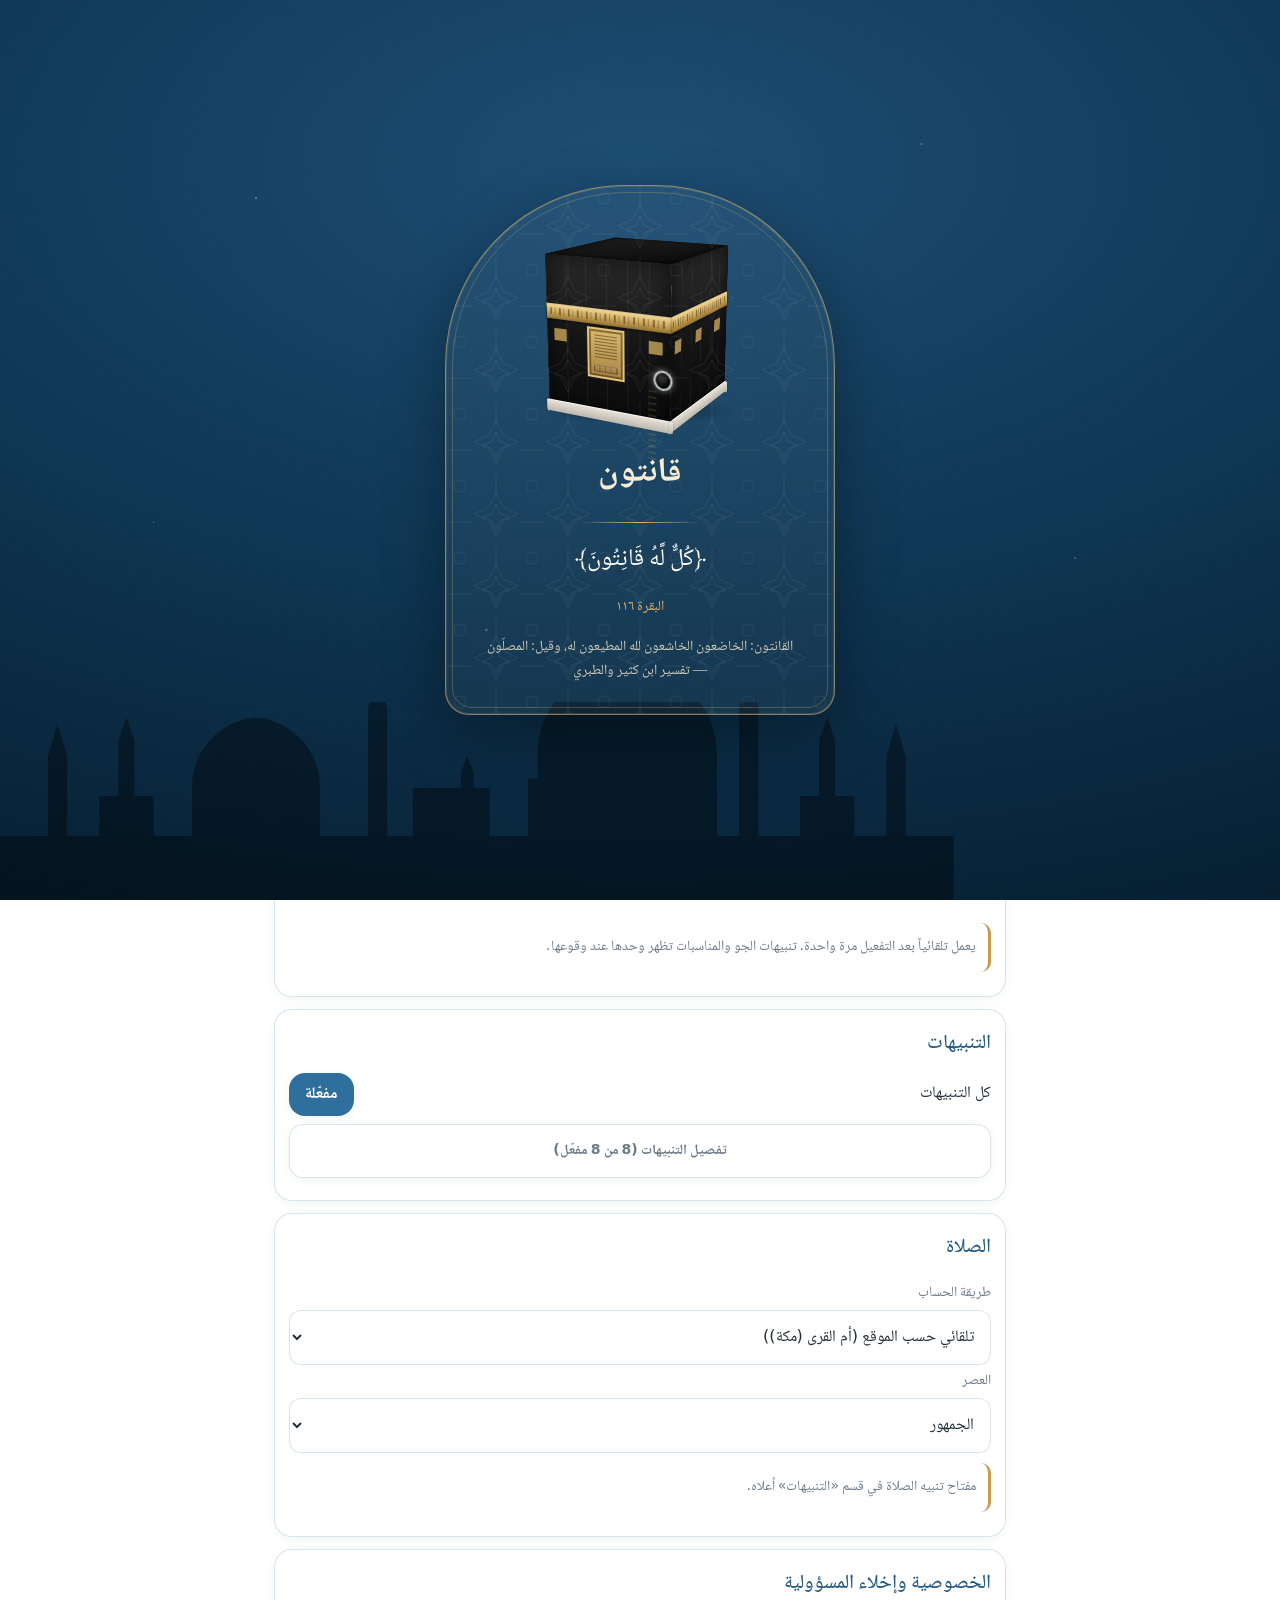
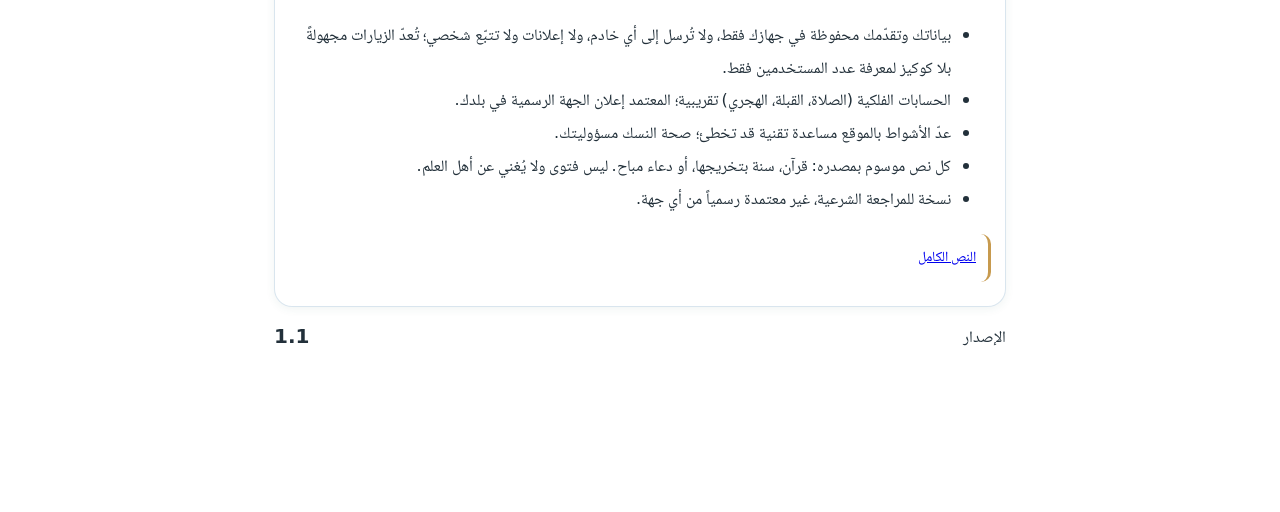
==== commit ca6844fd: "Local hadith du'a database (DUADB, 820 entries from the six books + Muwatta) with offline hybrid sea" ====
--- a/index.html
+++ b/index.html
@@ -85,6 +85,8 @@
 <script src="nature.js"></script>
 <script src="qurandua.js"></script>
 <script src="duacheck.js"></script>
+<script src="duadb.js"></script>
+<script src="duasearch.js"></script>
 <script src="jadwal.js"></script>
 <script src="app.js"></script>
 <script data-goatcounter="https://qanitoon.goatcounter.com/count" async src="//gc.zgo.at/count.js"></script>
--- a/styles.css
+++ b/styles.css
@@ -118,17 +118,20 @@
 html[data-motion="off"] #sky *{animation:none!important}
 *{box-sizing:border-box;-webkit-tap-highlight-color:transparent}
 html,body{margin:0;padding:0}
+html{background:var(--bg);min-height:100%}
 body{
   background:var(--bg); color:var(--txt);
+  touch-action:manipulation; min-height:100vh; min-height:100dvh;
   font-family:"Noto Naskh Arabic","Amiri","Segoe UI",system-ui,serif;
   font-size:var(--f3);
   direction:rtl; text-align:right; line-height:2.05;
   -webkit-font-smoothing:antialiased;
-  padding-bottom:84px; overscroll-behavior-y:contain;
+  padding-bottom:132px; overscroll-behavior-y:contain;
 }
 header{
   position:sticky; top:0; z-index:20; background:var(--bg2);
   border-bottom:1px solid var(--line); padding:12px 16px; backdrop-filter:blur(8px);
+  padding-top:calc(12px + env(safe-area-inset-top)); padding-left:calc(16px + env(safe-area-inset-left)); padding-right:calc(16px + env(safe-area-inset-right));
 }
 header h1{margin:0;font-size:var(--f6);color:var(--head,#245a83);font-weight:700;font-family:"Noto Naskh Arabic","Amiri",serif}
 header .sub{font-size:var(--f1);color:var(--dim)}
@@ -190,7 +193,7 @@
 .count b{font-size:var(--f5);color:var(--txt)}
 .cbtn{width:44px;height:44px;border-radius:50%;border:1px solid var(--line);background:var(--bg2);color:var(--head,#245a83);font-size:var(--f5);cursor:pointer;flex:0 0 auto}
 .cbtn.plus{background:var(--gold);color:#26200d;border-color:transparent}
-.count .cnum{min-width:64px;text-align:center;white-space:nowrap}
+.count .cnum{min-width:64px;text-align:center;white-space:nowrap;direction:ltr;unicode-bidi:isolate}
 .count .cnum small{font-size:var(--f2);color:var(--mid);font-weight:400}
 
 nav{
@@ -319,7 +322,7 @@
 
 /* مكتبة الأدعية — لوحة الاختيار */
 .sheet{position:fixed;inset:0;background:var(--sheetBg,#f4f7f9);display:flex;align-items:stretch;justify-content:center;z-index:60}
-.sheetIn{background:var(--sheetBg,#f4f7f9);width:100%;max-width:640px;max-height:100vh;height:100%;border-radius:0;padding:14px;display:flex;flex-direction:column;gap:10px;box-shadow:var(--shadow)}
+.sheetIn{background:var(--sheetBg,#f4f7f9);width:100%;max-width:640px;max-height:100vh;height:100%;border-radius:0;padding:14px;padding-top:calc(14px + env(safe-area-inset-top));padding-bottom:calc(14px + env(safe-area-inset-bottom));display:flex;flex-direction:column;gap:10px;box-shadow:var(--shadow)}
 .sheetTop{display:flex;align-items:center;justify-content:space-between;gap:8px}
 .sheetTop b{color:var(--head,#245a83);font-size:var(--f3)}
 .sheetIn input#pkSearch{width:100%;padding:10px 12px;border-radius:12px;border:1px solid var(--line);background:var(--bg2);color:var(--txt);font-family:inherit;font-size:var(--f2)}
@@ -438,7 +441,7 @@
 .qribbon{position:absolute;top:-6px;left:14px;filter:drop-shadow(0 1px 1px rgba(0,0,0,.25))}
 .qribbon .ribbon{width:26px;height:36px}
 .src.fadl{color:var(--brand2)}
-.occ{position:fixed;inset:0;z-index:60;background:rgba(0,0,0,.45);display:flex;align-items:center;justify-content:center;padding:16px}
+.occ{position:fixed;inset:0;z-index:60;background:rgba(0,0,0,.45);display:flex;align-items:center;justify-content:center;padding:16px;padding-top:calc(16px + env(safe-area-inset-top))}
 .occ .card{max-width:520px;width:100%;max-height:85vh;overflow:auto;border:2px solid var(--gold)}
 .card.dim{opacity:.82}
 button.card.sect{display:block;width:100%;text-align:start;font:inherit;color:inherit;cursor:pointer}
@@ -465,12 +468,12 @@
 .stepbar .btn{flex:1;min-height:46px;line-height:1.4;display:flex;align-items:center;justify-content:center}
 
 /* الملف الشخصي أعلى الصفحة وزر المساعدة */
-.avatar{position:absolute;top:10px;left:12px;right:auto;width:40px;height:40px;border-radius:50%;border:2px solid #d6b46e;
+.avatar{position:absolute;top:calc(10px + env(safe-area-inset-top));left:12px;right:auto;width:40px;height:40px;border-radius:50%;border:2px solid #d6b46e;
   background:linear-gradient(135deg,#245a83,#173d5c);color:#fff;font-weight:700;font-size:var(--f4);font-family:inherit;cursor:pointer;display:grid;place-items:center;
   box-shadow:0 2px 8px rgba(0,0,0,.25);z-index:5;padding:0;overflow:hidden}
 .avatar img{width:100%;height:100%;object-fit:cover}
 header{position:relative}
-.helpBtn{position:fixed;bottom:134px;inset-inline-end:14px;width:46px;height:46px;border-radius:50%;border:2px solid #d6b46e;
+.helpBtn{position:fixed;bottom:76px;inset-inline-end:10px;width:38px;height:38px;opacity:.9;border-radius:50%;border:2px solid #d6b46e;
   background:#245a83;color:#fff;font-size:var(--f5);font-weight:700;font-family:inherit;cursor:pointer;z-index:55;box-shadow:0 4px 14px rgba(0,0,0,.3)}
 .helpBtn:active{transform:scale(.95)}
 
@@ -523,11 +526,11 @@
 .moreItem .ico{width:28px;height:28px;flex:0 0 auto}
 
 /* رأس مضغوط خارج الرئيسية */
-header.compact{padding:8px 16px}
+header.compact{padding:8px 16px;padding-top:calc(8px + env(safe-area-inset-top))}
 header.compact h1{font-size:var(--f5);display:inline}
 header.compact .sub,header.compact .skyname{display:none}
 header.compact .pstrip{display:inline-block;margin:0 0 0 10px;padding:2px 10px;vertical-align:middle}
-header.compact .avatar{width:34px;height:34px;top:7px}
+header.compact .avatar{width:34px;height:34px;top:calc(7px + env(safe-area-inset-top))}
 
 .count>.btn.sm{width:auto;flex:0 0 auto;margin:0;padding:8px 16px;white-space:nowrap}
 .count>span{flex:1}
